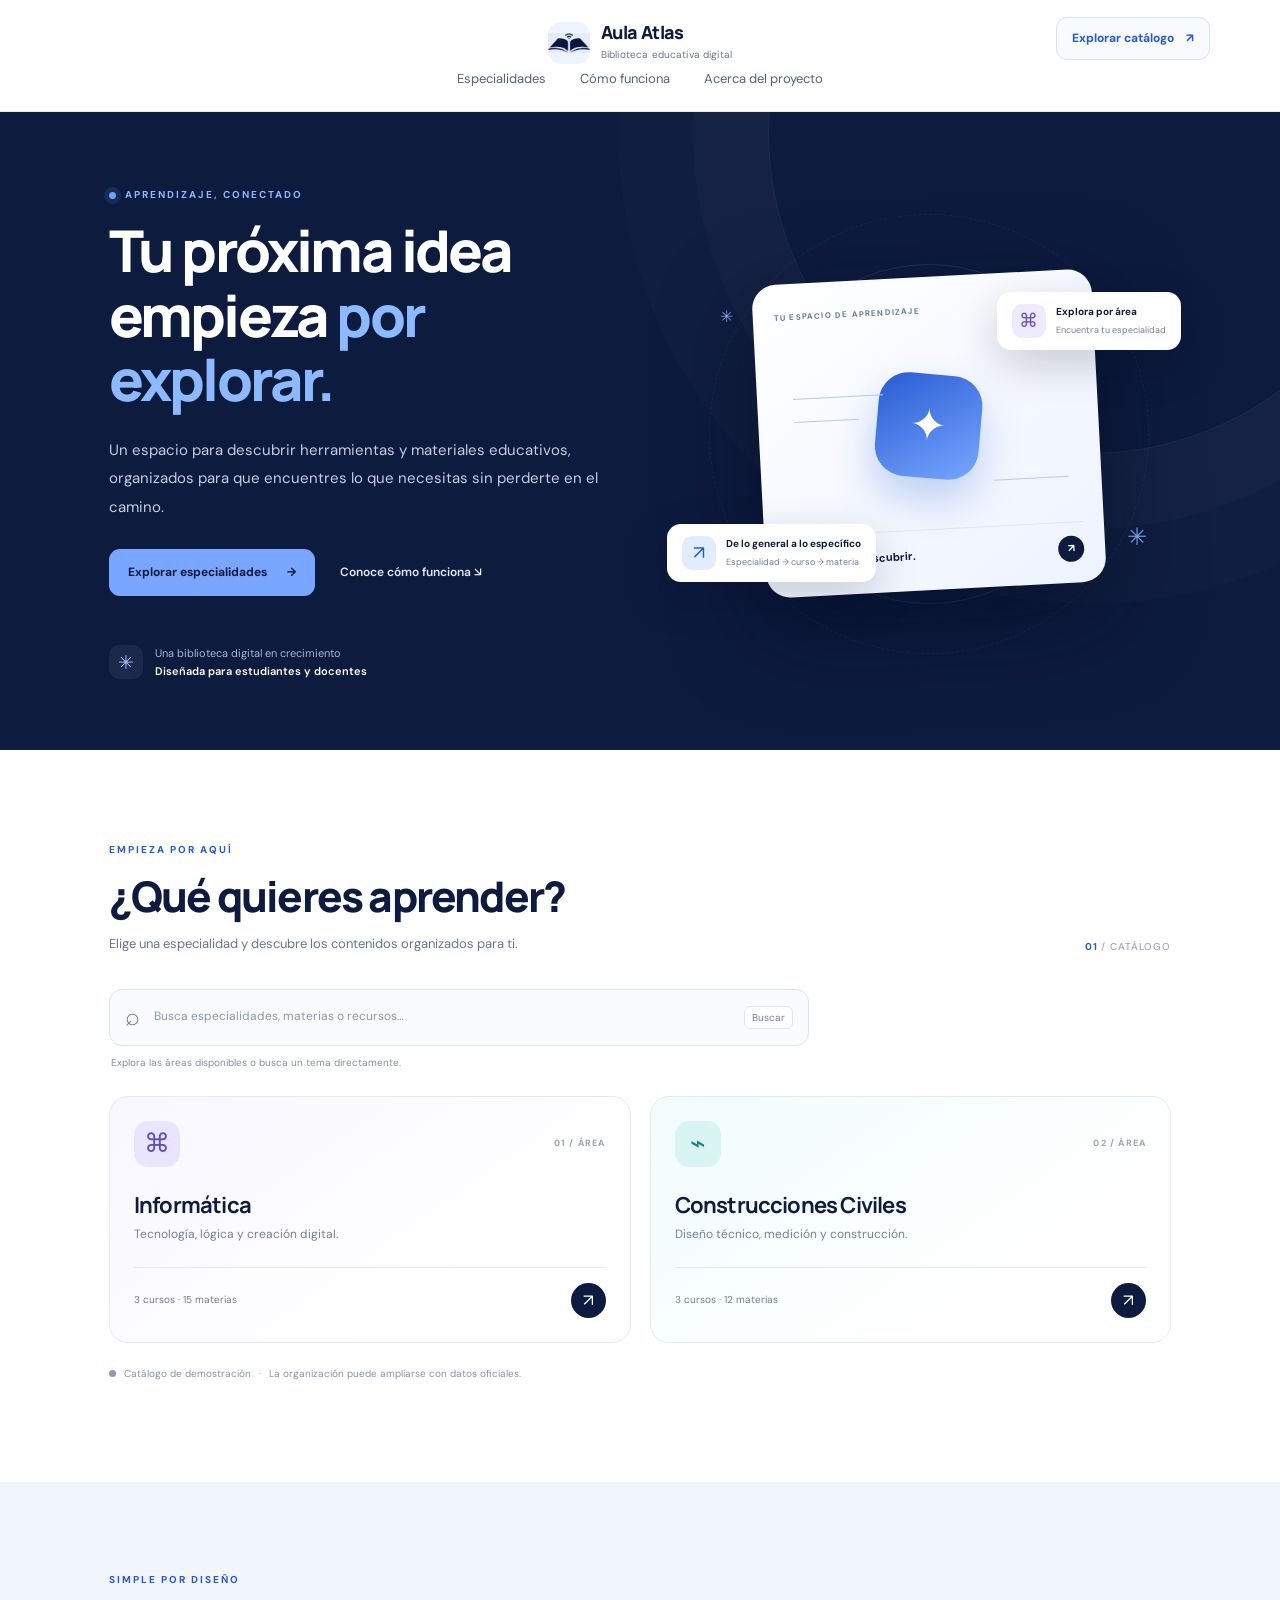
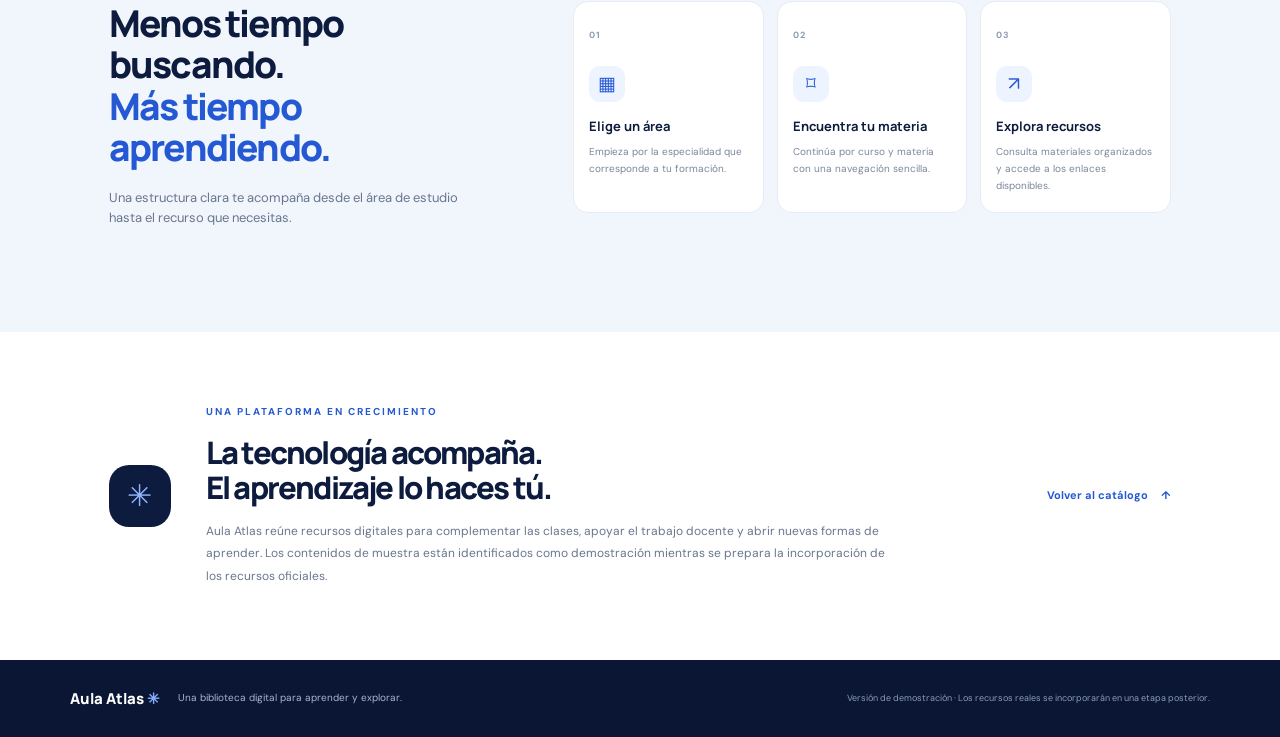
==== index.html @ 2eb57c34 "Add files via upload" ====
<!doctype html>
<html lang="es">
<head>
  <meta charset="utf-8"><meta name="viewport" content="width=device-width,initial-scale=1">
  <meta name="theme-color" content="#0d1b3e"><meta name="description" content="Explora recursos educativos digitales organizados por especialidad, curso y materia.">
  <title>Aula Atlas — Biblioteca educativa digital</title><link rel="icon" href="logo.jpeg"><link rel="stylesheet" href="style.css">
  <script src="catalogo.js" defer></script><script src="app.js" defer></script>
</head>
<body>
<a class="skip-link" href="#contenido">Saltar al contenido</a>
<header class="topbar"><a class="brand" href="#inicio" aria-label="Aula Atlas, inicio"><span class="brand-mark"><img src="logo.jpeg" alt=""></span><span><strong>Aula Atlas</strong><small>Biblioteca educativa digital</small></span></a>
<nav class="desktop-nav" aria-label="Navegación principal"><a href="#especialidades">Especialidades</a><a href="#como-funciona">Cómo funciona</a><a href="#acerca">Acerca del proyecto</a></nav><a class="top-cta" href="#especialidades">Explorar catálogo <span aria-hidden="true">↗</span></a><button class="menu-toggle" id="menu-toggle" aria-expanded="false" aria-controls="mobile-nav" aria-label="Abrir menú">☰</button></header>
<nav class="mobile-nav" id="mobile-nav" hidden aria-label="Navegación móvil"><a href="#especialidades">Especialidades</a><a href="#como-funciona">Cómo funciona</a><a href="#acerca">Acerca del proyecto</a></nav>
<main id="contenido"><section class="hero" id="inicio"><div class="hero-copy"><p class="eyebrow"><span class="eyebrow-dot"></span> APRENDIZAJE, CONECTADO</p><h1>Tu próxima idea<br>empieza <span>por explorar.</span></h1><p class="hero-description">Un espacio para descubrir herramientas y materiales educativos, organizados para que encuentres lo que necesitas sin perderte en el camino.</p><div class="hero-actions"><a class="button button-primary" href="#especialidades">Explorar especialidades <span aria-hidden="true">→</span></a><a class="text-link" href="#como-funciona">Conoce cómo funciona <span aria-hidden="true">↘</span></a></div><div class="hero-note"><span class="note-icon">✳</span><span>Una biblioteca digital en crecimiento<br><strong>Diseñada para estudiantes y docentes</strong></span></div></div>
<div class="hero-art" aria-label="Vista ilustrativa de la organización del catálogo"><div class="orbit orbit-one"></div><div class="orbit orbit-two"></div><div class="art-label label-top"><span class="label-icon">⌘</span><span><strong>Explora por área</strong><small>Encuentra tu especialidad</small></span></div><div class="atlas-card"><div class="atlas-card-head"><span class="tiny-pill">TU ESPACIO DE APRENDIZAJE</span><span class="three-dots">•••</span></div><div class="atlas-symbol"><div class="symbol-book">✦</div><span class="symbol-line line-a"></span><span class="symbol-line line-b"></span><span class="symbol-line line-c"></span></div><div class="atlas-card-bottom"><span>Aprender es descubrir.</span><span class="round-arrow">↗</span></div></div><div class="art-label label-bottom"><span class="label-icon blue-icon">↗</span><span><strong>De lo general a lo específico</strong><small>Especialidad → curso → materia</small></span></div><span class="art-star star-one">✳</span><span class="art-star star-two">✳</span></div></section>
<section class="catalog-section" id="especialidades"><div class="section-heading"><div><p class="eyebrow">EMPIEZA POR AQUÍ</p><h2>¿Qué quieres aprender?</h2><p class="section-description">Elige una especialidad y descubre los contenidos organizados para ti.</p></div><span class="section-index">01 <i> / CATÁLOGO</i></span></div>
<div class="search-wrap"><label class="search-box" for="catalog-search"><span aria-hidden="true">⌕</span><input id="catalog-search" type="search" placeholder="Busca especialidades, materias o recursos…" autocomplete="off"><kbd>Buscar</kbd></label><p class="search-hint" id="search-status" aria-live="polite">Explora las áreas disponibles o busca un tema directamente.</p></div>
<div id="catalog-view" aria-live="polite"><div class="loading-state">Preparando el catálogo…</div></div></section>
<section class="how-section" id="como-funciona"><div class="how-intro"><p class="eyebrow">SIMPLE POR DISEÑO</p><h2>Menos tiempo buscando.<br><span>Más tiempo aprendiendo.</span></h2><p>Una estructura clara te acompaña desde el área de estudio hasta el recurso que necesitas.</p></div><div class="steps"><article class="step"><span class="step-number">01</span><span class="step-icon">▦</span><h3>Elige un área</h3><p>Empieza por la especialidad que corresponde a tu formación.</p></article><article class="step"><span class="step-number">02</span><span class="step-icon">⌑</span><h3>Encuentra tu materia</h3><p>Continúa por curso y materia con una navegación sencilla.</p></article><article class="step"><span class="step-number">03</span><span class="step-icon">↗</span><h3>Explora recursos</h3><p>Consulta materiales organizados y accede a los enlaces disponibles.</p></article></div></section>
<section class="about-section" id="acerca"><div class="about-mark">✳</div><div><p class="eyebrow">UNA PLATAFORMA EN CRECIMIENTO</p><h2>La tecnología acompaña.<br>El aprendizaje lo haces tú.</h2><p>Aula Atlas reúne recursos digitales para complementar las clases, apoyar el trabajo docente y abrir nuevas formas de aprender. Los contenidos de muestra están identificados como demostración mientras se prepara la incorporación de los recursos oficiales.</p></div><a class="about-link" href="#especialidades" aria-label="Volver al catálogo">Volver al catálogo <span>↑</span></a></section></main>
<footer class="footer"><a class="footer-brand" href="#inicio">Aula Atlas <span>✳</span></a><p>Una biblioteca digital para aprender y explorar.</p><span class="footer-note">Versión de demostración · Los recursos reales se incorporarán en una etapa posterior.</span></footer>
<noscript><p class="noscript">Para explorar el catálogo, activa JavaScript en tu navegador.</p></noscript>
</body></html>
---- style.css ----
@import url('https://fonts.googleapis.com/css2?family=DM+Sans:wght@400;500;600;700&family=Manrope:wght@400;500;600;700;800&display=swap');
:root{--navy:#0d1b3e;--blue:#2459d3;--blue2:#5489e8;--ice:#edf4ff;--paper:#f8fafd;--white:#fff;--ink:#17243e;--muted:#68768e;--line:#e3e9f2;--cyan:#c9f2f3;--violet:#ded8ff;--radius:22px;--shadow:0 24px 65px #10234d12}*{box-sizing:border-box}html{scroll-behavior:smooth;scroll-padding-top:90px}body{margin:0;background:var(--paper);color:var(--ink);font-family:'DM Sans',Arial,sans-serif;line-height:1.6;-webkit-font-smoothing:antialiased}button,input,a{font:inherit}button,a{-webkit-tap-highlight-color:transparent}a{color:inherit;text-decoration:none}button{color:inherit}.skip-link{position:absolute;left:12px;top:-60px;background:#fff;color:var(--navy);padding:12px 16px;border-radius:8px;z-index:200}.skip-link:focus{top:12px}:focus-visible{outline:3px solid #5489e8;outline-offset:4px}.topbar{height:auto;min-height:112px;display:flex;align-items:center;flex-direction:column;justify-content:center;gap:5px;padding:12px max(5.5vw,24px);background:#ffffffed;border-bottom:1px solid #e7ebf2;position:sticky;top:0;z-index:50;backdrop-filter:blur(14px)}.brand{display:flex;align-items:center;gap:11px;position:static;transform:none}.brand-mark{width:42px;height:42px;background:#edf4ff;border-radius:13px;display:grid;place-items:center;overflow:hidden}.brand-mark img{width:100%;height:100%;object-fit:contain;mix-blend-mode:multiply}.brand strong{display:block;font:800 18px/1.2 Manrope,sans-serif;letter-spacing:-.6px;color:var(--navy)}.brand small{display:block;font-size:10px;color:var(--muted);letter-spacing:.15px;margin-top:3px}.desktop-nav{display:flex;align-items:center;gap:34px;font-size:13px;color:#56637b;margin-top:0}.desktop-nav a:hover,.text-link:hover{color:var(--blue)}.top-cta{font-size:12px;font-weight:700;color:var(--blue);border:1px solid #d6e2f8;border-radius:11px;padding:11px 15px;background:#f9fbff;position:absolute;right:max(5.5vw,24px);top:17px}.top-cta span{margin-left:9px}.menu-toggle,.mobile-nav{display:none}.hero{min-height:580px;padding:75px max(8.5vw,28px) 70px;background:var(--navy);color:#fff;display:grid;grid-template-columns:1.05fr .95fr;gap:42px;align-items:center;position:relative;overflow:hidden}.hero:before{content:"";position:absolute;width:640px;height:640px;right:-130px;top:-300px;border-radius:50%;border:1px solid #ffffff12;box-shadow:0 0 0 75px #ffffff05,0 0 0 150px #ffffff03;pointer-events:none}.hero-copy,.hero-art{position:relative;z-index:1}.eyebrow{font-size:10px;font-weight:700;letter-spacing:2px;color:var(--blue);margin:0 0 15px}.hero .eyebrow{color:#8db9ff;display:flex;align-items:center;gap:9px}.eyebrow-dot{width:7px;height:7px;background:#6f9fff;border-radius:50%;box-shadow:0 0 0 5px #5489e825}.hero h1,.section-heading h2,.how-intro h2,.about-section h2{font:800 clamp(38px,4.5vw,61px)/1.12 Manrope,sans-serif;letter-spacing:-2.8px;margin:0}.hero h1 span{color:#8db9ff}.hero-description{max-width:490px;color:#c4cee0;font-size:15px;line-height:1.9;margin:24px 0 28px}.hero-actions{display:flex;align-items:center;gap:25px;flex-wrap:wrap}.button{display:inline-flex;align-items:center;justify-content:center;gap:20px;padding:13px 18px;border-radius:11px;border:1px solid transparent;font-size:12px;font-weight:700;cursor:pointer;transition:transform .2s,background .2s}.button:hover{transform:translateY(-2px)}.button-primary{background:#79a7ff;color:#0d1b3e}.button-primary:hover{background:#9bbdff}.button-secondary{background:white;border-color:#dce5f2;color:var(--navy)}.text-link{font-size:12px;font-weight:600;color:#e0e8f7}.hero-note{display:flex;align-items:center;gap:12px;margin-top:48px;font-size:11px;color:#a8b6ce;line-height:1.65}.hero-note strong{color:#fff;font-weight:600}.note-icon{display:grid;place-items:center;width:34px;height:34px;border-radius:10px;background:#ffffff10;color:#9dbfff;font-size:19px}.hero-art{min-height:370px;display:grid;place-items:center}.orbit{position:absolute;border:1px solid #a5c3ff24;border-radius:50%;aspect-ratio:1}.orbit-one{width:340px}.orbit-two{width:440px;border-style:dashed;opacity:.5}.atlas-card{width:min(340px,82%);min-height:300px;background:linear-gradient(145deg,#fff,#edf3ff);border-radius:24px;box-shadow:0 30px 90px #020b2390;padding:21px;color:var(--navy);transform:rotate(-3deg);position:relative;z-index:2}.atlas-card-head,.atlas-card-bottom{display:flex;align-items:center;justify-content:space-between}.tiny-pill{font-size:8px;letter-spacing:1.2px;font-weight:700;color:#667999}.three-dots{letter-spacing:3px;color:#9aabc6}.atlas-symbol{height:205px;display:grid;place-items:center;position:relative}.symbol-book{width:104px;height:104px;border-radius:30px;background:linear-gradient(145deg,#285bd3,#78a7ff);color:#fff;display:grid;place-items:center;font-size:45px;box-shadow:0 20px 40px #2459d344;transform:rotate(8deg)}.symbol-line{position:absolute;height:1px;background:#b9c9e6;width:90px;left:15px}.line-a{top:68px}.line-b{top:91px;width:65px}.line-c{bottom:45px;left:auto;right:12px;width:75px}.atlas-card-bottom{font-size:11px;font-weight:700;border-top:1px solid #dfe7f4;padding-top:13px}.round-arrow{width:26px;height:26px;display:grid;place-items:center;border-radius:50%;background:var(--navy);color:#fff}.art-label{position:absolute;z-index:3;display:flex;gap:10px;align-items:center;background:#fff;color:var(--navy);padding:12px 15px;border-radius:14px;box-shadow:0 15px 45px #020b2330}.label-top{right:-2%;top:43px}.label-bottom{left:-4%;bottom:37px}.label-icon{width:34px;height:34px;border-radius:10px;display:grid;place-items:center;background:#eeeaff;color:#6550bf;font-size:19px}.blue-icon{background:#e1edff;color:var(--blue)}.art-label strong,.art-label small{display:block}.art-label strong{font-size:10px}.art-label small{font-size:9px;color:#71809a;margin-top:3px}.art-star{position:absolute;color:#83adff;font-size:24px}.star-one{right:5%;bottom:62px}.star-two{left:7%;top:55px;font-size:16px}.catalog-section{padding:92px max(8.5vw,28px) 100px;background:#fff}.section-heading{display:flex;justify-content:space-between;align-items:end;gap:20px}.section-heading h2,.how-intro h2,.about-section h2{font-size:clamp(30px,3.3vw,43px);letter-spacing:-1.8px;color:var(--navy)}.section-description{font-size:13px;color:var(--muted);margin:13px 0 0}.section-index{font-size:10px;font-weight:700;letter-spacing:1px;color:var(--blue);white-space:nowrap}.section-index i{font-style:normal;color:#9ba8bc;font-weight:500}.search-wrap{margin:34px 0 25px}.search-box{display:flex;align-items:center;gap:12px;max-width:700px;border:1px solid #dce4f0;background:#f9fbff;padding:0 15px;border-radius:13px;height:57px;color:#70809b;transition:border .2s,box-shadow .2s}.search-box:focus-within{border-color:#7fa6f2;box-shadow:0 0 0 4px #2459d315}.search-box>span{font-size:25px}.search-box input{border:0;outline:0;background:transparent;flex:1;min-width:0;color:var(--ink);font-size:12px}.search-box input::placeholder{color:#8b98ac}.search-box kbd{font:10px 'DM Sans',sans-serif;border:1px solid #dfe6f0;background:white;border-radius:6px;padding:4px 7px}.search-hint{font-size:10px;color:#8390a4;margin:9px 2px 0}.specialty-grid{display:grid;grid-template-columns:repeat(2,minmax(0,1fr));gap:19px}.specialty-card{padding:24px;border:1px solid #e4eaf3;border-radius:19px;min-height:242px;display:flex;flex-direction:column;transition:transform .2s,box-shadow .2s,border .2s;overflow:hidden;position:relative}.specialty-card:hover{transform:translateY(-4px);box-shadow:var(--shadow);border-color:#cad9f2}.specialty-card.violet{background:linear-gradient(145deg,#f8f7ff,#fff 70%)}.specialty-card.cyan{background:linear-gradient(145deg,#f1fcfc,#fff 70%)}.specialty-top,.specialty-bottom{display:flex;align-items:center;justify-content:space-between}.specialty-icon{width:46px;height:46px;display:grid;place-items:center;border-radius:14px;background:#e9e5ff;color:#5e50ba;font-size:26px}.cyan .specialty-icon{background:#d9f5f3;color:#1b7f87}.card-number{font-size:9px;letter-spacing:1.2px;color:#98a4b8;font-weight:700}.specialty-card h3{font:700 22px Manrope,sans-serif;letter-spacing:-.8px;margin:23px 0 5px;color:var(--navy)}.specialty-card p{font-size:12px;color:#738099;margin:0 0 23px}.specialty-bottom{margin-top:auto;border-top:1px solid #e5eaf2;padding-top:15px;font-size:10px;color:#6f7e96}.circle-action{width:35px;height:35px;border:0;border-radius:50%;background:var(--navy);color:#fff;font-size:17px;cursor:pointer;transition:background .2s}.circle-action:hover{background:var(--blue)}.catalog-footnote{display:flex;align-items:center;gap:8px;font-size:10px;color:#8793a6;margin-top:23px;flex-wrap:wrap}.demo-dot{width:7px;height:7px;background:#8d9bb0;border-radius:50%}.breadcrumbs{display:flex;align-items:center;gap:10px;flex-wrap:wrap;font-size:11px;color:#8a96a9;margin:8px 0 25px}.breadcrumbs button{border:0;background:none;color:var(--blue);padding:0;cursor:pointer;font-size:11px}.breadcrumbs strong{font-weight:700;color:var(--navy)}.subview-heading{display:flex;align-items:center;justify-content:space-between;gap:20px;margin-bottom:25px}.subview-heading h3{font:800 30px/1.2 Manrope,sans-serif;letter-spacing:-1px;margin:0;color:var(--navy)}.subview-heading p:not(.eyebrow){font-size:12px;color:var(--muted);margin:8px 0 0}.big-glyph{display:grid;place-items:center;width:64px;height:64px;border-radius:20px;background:var(--ice);color:var(--blue);font-size:30px;flex-shrink:0}.course-grid{display:grid;grid-template-columns:repeat(3,minmax(0,1fr));gap:14px}.course-card,.subject-card{position:relative;text-align:left;border:1px solid var(--line);border-radius:15px;background:#fff;padding:20px;cursor:pointer;transition:transform .2s,border .2s,box-shadow .2s;min-width:0}.course-card:hover,.subject-card:hover{transform:translateY(-3px);border-color:#a9c3f2;box-shadow:0 14px 35px #10234d0d}.course-index{display:block;font-size:9px;letter-spacing:1.2px;color:#8492a8;font-weight:700;margin-bottom:20px}.course-card strong{display:block;font:700 17px Manrope,sans-serif;color:var(--navy)}.course-card>span:last-child{display:flex;justify-content:space-between;align-items:center;font-size:10px;color:#7a879d;margin-top:14px}.course-card b{font-size:17px;color:var(--blue)}.subject-grid{display:grid;grid-template-columns:repeat(3,minmax(0,1fr));gap:13px}.subject-card{min-height:144px;display:flex;flex-direction:column;gap:7px}.subject-symbol{display:grid;place-items:center;width:31px;height:31px;border-radius:10px;background:#edf4ff;color:var(--blue);font-size:16px;margin-bottom:5px}.subject-name{font-size:13px;font-weight:700;color:var(--navy);padding-right:20px;overflow-wrap:anywhere}.subject-meta{font-size:10px;color:#8793a7}.card-arrow{position:absolute;right:17px;top:17px;color:#8da0bf;font-size:15px}.results-heading{display:flex;justify-content:space-between;align-items:center;margin:22px 0 15px}.results-heading h3{font:700 17px Manrope,sans-serif;margin:0}.results-heading span{font-size:10px;color:var(--muted)}.empty-state{border:1px dashed #d8e1ee;border-radius:18px;background:#f9fbff;text-align:center;padding:42px 20px;margin-top:20px}.empty-state>span:first-child{font-size:27px;color:#7095de}.empty-state h3{font:700 19px Manrope,sans-serif;color:var(--navy);margin:12px 0 7px}.empty-state p{max-width:430px;margin:0 auto 18px;color:#75829a;font-size:12px}.demo-badge{display:block;width:max-content;margin:12px auto 0;padding:5px 9px;border-radius:5px;background:#e7efff;color:#2459d3;font-size:9px;font-weight:700;letter-spacing:.8px}.resource-empty{padding:50px 20px}.loading-state{padding:35px;color:var(--muted);font-size:13px}.how-section{padding:90px max(8.5vw,28px);background:#f1f5fc;display:grid;grid-template-columns:.8fr 1.2fr;gap:65px;align-items:center}.how-intro h2{font-size:37px}.how-intro h2 span{color:var(--blue)}.how-intro>p:last-child{max-width:350px;font-size:13px;color:var(--muted);margin-top:19px}.steps{display:grid;grid-template-columns:repeat(3,minmax(0,1fr));gap:13px}.step{min-height:200px;padding:18px 15px;background:#fff;border:1px solid #e6ebf4;border-radius:15px;position:relative}.step-number{font-size:9px;letter-spacing:1px;color:#8e9bb0;font-weight:700}.step-icon{display:grid;place-items:center;width:36px;height:36px;border-radius:11px;background:#edf4ff;color:var(--blue);font-size:19px;margin:21px 0 15px}.step h3{font:700 13px Manrope,sans-serif;margin:0;color:var(--navy)}.step p{font-size:10px;color:#7b879b;line-height:1.7;margin:8px 0 0}.about-section{padding:72px max(8.5vw,28px);display:grid;grid-template-columns:70px 1fr auto;gap:27px;align-items:center;background:#fff}.about-mark{display:grid;place-items:center;width:62px;height:62px;border-radius:20px;background:var(--navy);color:#8eb5ff;font-size:30px}.about-section h2{font-size:31px}.about-section>div:nth-child(2)>p:last-child{max-width:690px;color:var(--muted);font-size:12px;line-height:1.9;margin:15px 0 0}.about-link{white-space:nowrap;color:var(--blue);font-size:11px;font-weight:700}.about-link span{margin-left:10px}.footer{padding:28px max(5.5vw,24px);background:#0a1633;color:#fff;display:flex;align-items:center;gap:18px;flex-wrap:wrap}.footer-brand{font:800 15px Manrope,sans-serif}.footer-brand span{color:#85acff}.footer p{font-size:10px;color:#a9b6ce;margin:0}.footer-note{margin-left:auto;font-size:9px;color:#8b9bb8}.noscript{padding:20px;text-align:center;color:#9b2c2c;background:#fff0f0}@media(max-width:900px){.desktop-nav{gap:18px}.hero{padding-left:6vw;padding-right:6vw;gap:20px}.hero h1{font-size:48px}.hero-art{transform:scale(.9)}.catalog-section,.how-section{padding-left:6vw;padding-right:6vw}.how-section{grid-template-columns:1fr;gap:30px}.about-section{padding-left:6vw;padding-right:6vw;grid-template-columns:55px 1fr}.about-link{grid-column:2}.about-mark{width:52px;height:52px}.footer-note{width:100%;margin-left:0}}@media(max-width:650px){html{scroll-padding-top:72px}.topbar{height:70px;min-height:0;flex-direction:row;justify-content:space-between;padding:0 19px}.brand{position:absolute;left:50%;transform:translateX(-50%)}.brand-mark{width:37px;height:37px}.brand strong{font-size:16px}.brand small{font-size:9px}.desktop-nav,.top-cta{display:none}.menu-toggle{display:grid;place-items:center;border:1px solid var(--line);background:#fff;border-radius:10px;width:39px;height:39px;font-size:19px;color:var(--navy);cursor:pointer;position:absolute;right:19px}.mobile-nav:not([hidden]){display:flex;position:sticky;top:70px;z-index:45;flex-direction:column;background:#fff;padding:10px 20px 15px;border-bottom:1px solid var(--line);box-shadow:0 12px 25px #0d1b3e0c}.mobile-nav a{padding:10px 0;font-size:13px;color:#52617a}.hero{padding:58px 24px 43px;grid-template-columns:1fr;gap:12px}.hero h1{font-size:43px;letter-spacing:-2px}.hero-description{font-size:13px;margin:20px 0 23px}.hero-actions{gap:16px}.button{padding:12px 14px;font-size:11px}.hero-note{margin-top:30px}.hero-art{min-height:330px;transform:none;margin-top:0}.atlas-card{width:min(310px,78%);min-height:270px;padding:17px}.atlas-symbol{height:175px}.symbol-book{width:88px;height:88px}.orbit-one{width:280px}.orbit-two{width:340px}.label-top{right:0;top:27px}.label-bottom{left:0;bottom:23px}.art-label{padding:9px 11px}.label-icon{width:29px;height:29px}.art-label strong{font-size:9px}.art-label small{font-size:8px}.catalog-section{padding:62px 21px 68px}.section-heading{align-items:start}.section-heading h2{font-size:31px;letter-spacing:-1.4px}.section-description{font-size:12px;max-width:310px}.section-index{display:none}.search-box{height:53px;gap:8px;padding:0 11px}.search-box input{font-size:11px}.search-box kbd{display:none}.specialty-grid{grid-template-columns:1fr;gap:13px}.specialty-card{min-height:218px;padding:21px}.specialty-card h3{font-size:21px}.course-grid{grid-template-columns:1fr 1fr}.course-card{padding:15px}.course-card strong{font-size:15px}.subject-grid{grid-template-columns:1fr 1fr;gap:10px}.subject-card{padding:15px;min-height:135px}.subject-name{font-size:12px}.subview-heading h3{font-size:25px}.big-glyph{width:48px;height:48px;border-radius:15px}.how-section{padding:62px 21px}.how-intro h2{font-size:31px}.steps{grid-template-columns:1fr;gap:10px}.step{min-height:0;padding:17px;display:grid;grid-template-columns:40px 1fr;column-gap:12px;align-items:center}.step-number{grid-column:1;grid-row:1}.step-icon{grid-column:1;grid-row:2;margin:8px 0 0}.step h3{grid-column:2;grid-row:1;font-size:13px}.step p{grid-column:2;grid-row:2;margin:0}.about-section{padding:51px 22px;grid-template-columns:1fr;gap:18px}.about-section h2{font-size:28px}.about-link{grid-column:1}.footer{padding:25px 22px;gap:10px}.footer p{width:100%;order:2}.footer-note{order:3}.results-heading{align-items:start}.empty-state{padding:34px 17px}}@media(prefers-reduced-motion:reduce){*,*::before,*::after{scroll-behavior:auto!important;transition:none!important;animation:none!important}}
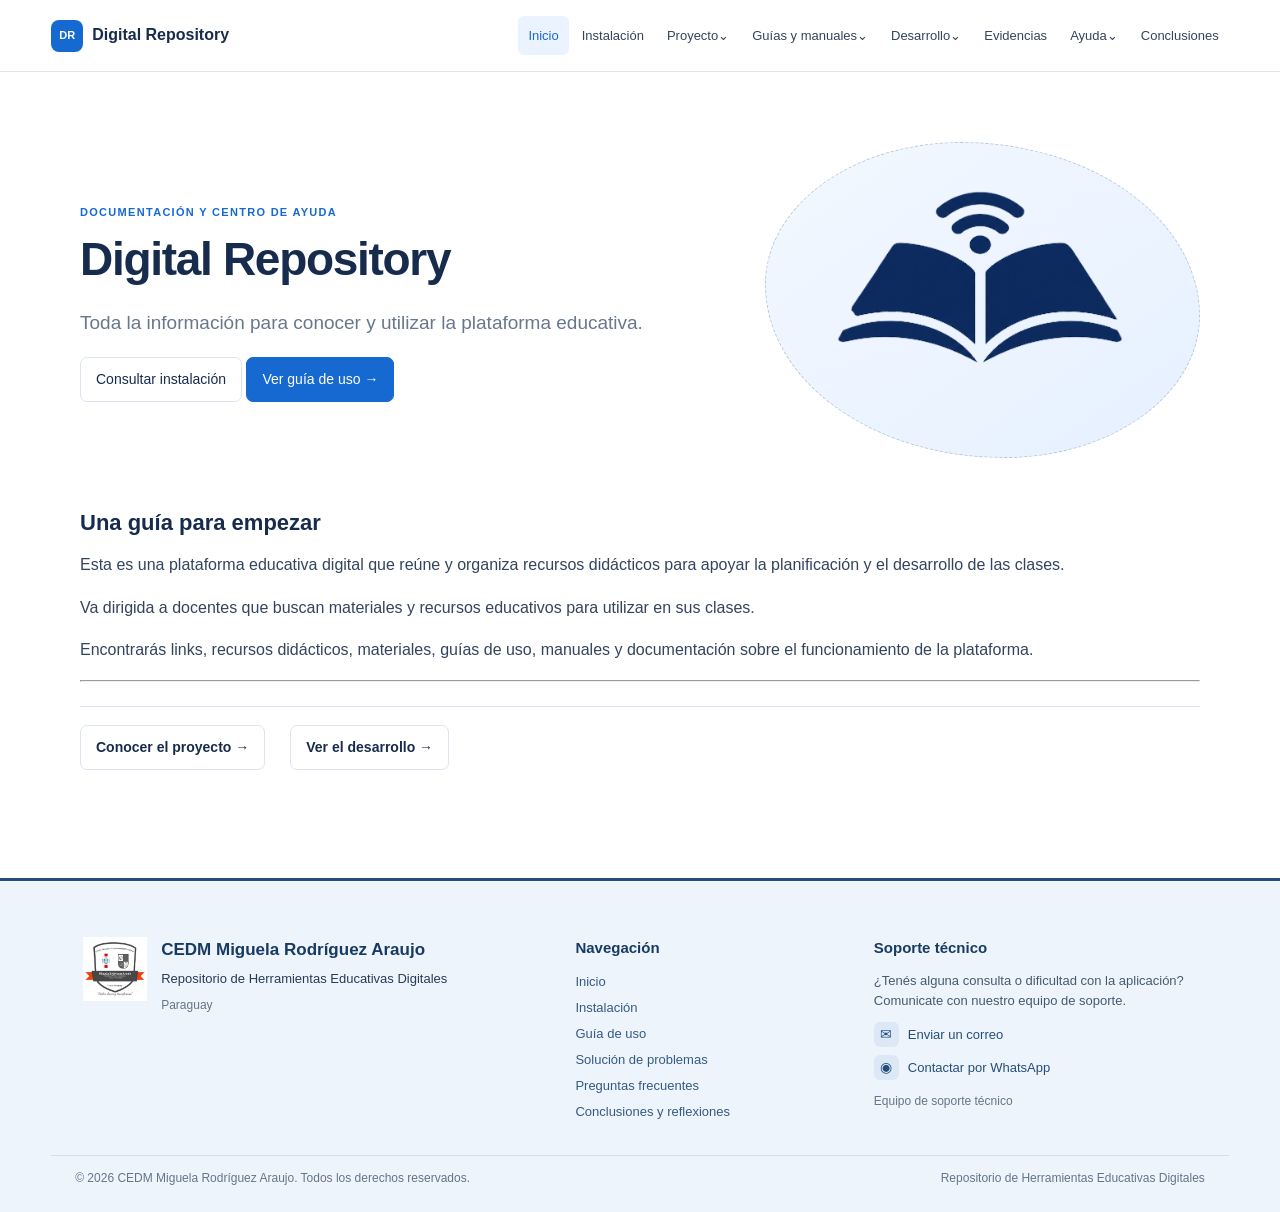
==== commit 1d2b3d43: "Add files via upload" ====
--- a/index.html
+++ b/index.html
@@ -1,23 +1,906 @@
 <!doctype html>
 <html lang="es">
-<head>
-  <meta charset="utf-8"><meta name="viewport" content="width=device-width,initial-scale=1">
-  <meta name="theme-color" content="#0d1b3e"><meta name="description" content="Explora recursos educativos digitales organizados por especialidad, curso y materia.">
-  <title>Aula Atlas — Biblioteca educativa digital</title><link rel="icon" href="logo.jpeg"><link rel="stylesheet" href="style.css">
-  <script src="catalogo.js" defer></script><script src="app.js" defer></script>
+    <head>
+    <meta charset="utf-8">
+    <meta name="viewport" content="width=device-width,initial-scale=1">
+<title>Digital Repository | Documentación</title>
+<link rel="stylesheet" href="css/styles.css">
 </head>
 <body>
-<a class="skip-link" href="#contenido">Saltar al contenido</a>
-<header class="topbar"><a class="brand" href="#inicio" aria-label="Aula Atlas, inicio"><span class="brand-mark"><img src="logo.jpeg" alt=""></span><span><strong>Aula Atlas</strong><small>Biblioteca educativa digital</small></span></a>
-<nav class="desktop-nav" aria-label="Navegación principal"><a href="#especialidades">Especialidades</a><a href="#como-funciona">Cómo funciona</a><a href="#acerca">Acerca del proyecto</a></nav><a class="top-cta" href="#especialidades">Explorar catálogo <span aria-hidden="true">↗</span></a><button class="menu-toggle" id="menu-toggle" aria-expanded="false" aria-controls="mobile-nav" aria-label="Abrir menú">☰</button></header>
-<nav class="mobile-nav" id="mobile-nav" hidden aria-label="Navegación móvil"><a href="#especialidades">Especialidades</a><a href="#como-funciona">Cómo funciona</a><a href="#acerca">Acerca del proyecto</a></nav>
-<main id="contenido"><section class="hero" id="inicio"><div class="hero-copy"><p class="eyebrow"><span class="eyebrow-dot"></span> APRENDIZAJE, CONECTADO</p><h1>Tu próxima idea<br>empieza <span>por explorar.</span></h1><p class="hero-description">Un espacio para descubrir herramientas y materiales educativos, organizados para que encuentres lo que necesitas sin perderte en el camino.</p><div class="hero-actions"><a class="button button-primary" href="#especialidades">Explorar especialidades <span aria-hidden="true">→</span></a><a class="text-link" href="#como-funciona">Conoce cómo funciona <span aria-hidden="true">↘</span></a></div><div class="hero-note"><span class="note-icon">✳</span><span>Una biblioteca digital en crecimiento<br><strong>Diseñada para estudiantes y docentes</strong></span></div></div>
-<div class="hero-art" aria-label="Vista ilustrativa de la organización del catálogo"><div class="orbit orbit-one"></div><div class="orbit orbit-two"></div><div class="art-label label-top"><span class="label-icon">⌘</span><span><strong>Explora por área</strong><small>Encuentra tu especialidad</small></span></div><div class="atlas-card"><div class="atlas-card-head"><span class="tiny-pill">TU ESPACIO DE APRENDIZAJE</span><span class="three-dots">•••</span></div><div class="atlas-symbol"><div class="symbol-book">✦</div><span class="symbol-line line-a"></span><span class="symbol-line line-b"></span><span class="symbol-line line-c"></span></div><div class="atlas-card-bottom"><span>Aprender es descubrir.</span><span class="round-arrow">↗</span></div></div><div class="art-label label-bottom"><span class="label-icon blue-icon">↗</span><span><strong>De lo general a lo específico</strong><small>Especialidad → curso → materia</small></span></div><span class="art-star star-one">✳</span><span class="art-star star-two">✳</span></div></section>
-<section class="catalog-section" id="especialidades"><div class="section-heading"><div><p class="eyebrow">EMPIEZA POR AQUÍ</p><h2>¿Qué quieres aprender?</h2><p class="section-description">Elige una especialidad y descubre los contenidos organizados para ti.</p></div><span class="section-index">01 <i> / CATÁLOGO</i></span></div>
-<div class="search-wrap"><label class="search-box" for="catalog-search"><span aria-hidden="true">⌕</span><input id="catalog-search" type="search" placeholder="Busca especialidades, materias o recursos…" autocomplete="off"><kbd>Buscar</kbd></label><p class="search-hint" id="search-status" aria-live="polite">Explora las áreas disponibles o busca un tema directamente.</p></div>
-<div id="catalog-view" aria-live="polite"><div class="loading-state">Preparando el catálogo…</div></div></section>
-<section class="how-section" id="como-funciona"><div class="how-intro"><p class="eyebrow">SIMPLE POR DISEÑO</p><h2>Menos tiempo buscando.<br><span>Más tiempo aprendiendo.</span></h2><p>Una estructura clara te acompaña desde el área de estudio hasta el recurso que necesitas.</p></div><div class="steps"><article class="step"><span class="step-number">01</span><span class="step-icon">▦</span><h3>Elige un área</h3><p>Empieza por la especialidad que corresponde a tu formación.</p></article><article class="step"><span class="step-number">02</span><span class="step-icon">⌑</span><h3>Encuentra tu materia</h3><p>Continúa por curso y materia con una navegación sencilla.</p></article><article class="step"><span class="step-number">03</span><span class="step-icon">↗</span><h3>Explora recursos</h3><p>Consulta materiales organizados y accede a los enlaces disponibles.</p></article></div></section>
-<section class="about-section" id="acerca"><div class="about-mark">✳</div><div><p class="eyebrow">UNA PLATAFORMA EN CRECIMIENTO</p><h2>La tecnología acompaña.<br>El aprendizaje lo haces tú.</h2><p>Aula Atlas reúne recursos digitales para complementar las clases, apoyar el trabajo docente y abrir nuevas formas de aprender. Los contenidos de muestra están identificados como demostración mientras se prepara la incorporación de los recursos oficiales.</p></div><a class="about-link" href="#especialidades" aria-label="Volver al catálogo">Volver al catálogo <span>↑</span></a></section></main>
-<footer class="footer"><a class="footer-brand" href="#inicio">Aula Atlas <span>✳</span></a><p>Una biblioteca digital para aprender y explorar.</p><span class="footer-note">Versión de demostración · Los recursos reales se incorporarán en una etapa posterior.</span></footer>
-<noscript><p class="noscript">Para explorar el catálogo, activa JavaScript en tu navegador.</p></noscript>
-</body></html>
+<header class="top">
+<a class="brand" href="#" data-go="inicio">
+    <b class="logo">DR</b> Digital Repository</a>
+<button class="mobile" id="mobile" aria-expanded="false">Menú ☰</button>
+<nav id="nav" aria-label="Navegación principal">
+<button class="nav active" data-go="inicio">Inicio</button>
+<button class="nav" data-go="instalacion">Instalación</button>
+<div class="drop">
+    <button class="nav" data-go="proyecto">Proyecto⌄</button>
+    <div class="submenu">
+<button data-go="proyecto" data-anchor="acerca">Acerca del proyecto</button>
+<button data-go="proyecto" data-anchor="problema">Problema y justificación</button>
+<button data-go="proyecto" data-anchor="objetivos">Objetivos y beneficiarios</button>
+<button data-go="proyecto" data-anchor="equipo">Equipo y créditos</button></div></div>
+<div class="drop">
+    <button class="nav" data-go="guias">Guías y manuales⌄</button>
+    <div class="submenu">
+<button data-go="guias" data-anchor="usuario">Guía de usuario</button>
+<button data-go="guias" data-anchor="programacion">Manual de programación</button>
+<button data-go="guias" data-anchor="documentos">Documentos descargables</button>
+</div>
+</div>
+<div class="drop">
+    <button class="nav" data-go="desarrollo">Desarrollo⌄</button>
+    <div class="submenu">
+<button data-go="desarrollo" data-anchor="cronograma">Cronograma 2025–2026</button>
+<button data-go="desarrollo" data-anchor="diagramas">Diagramas del sistema</button>
+<button data-go="desarrollo" data-anchor="estado">Estado del proyecto</button>
+</div>
+</div>
+<button class="nav" data-go="evidencias">Evidencias</button>
+<div class="drop">
+    <button class="nav" data-go="ayuda">Ayuda⌄</button>
+    <div class="submenu">
+        <button data-go="ayuda" data-anchor="preguntas">Preguntas frecuentes</button>
+    </div>
+</div>
+<button class="nav" data-go="recursos">Conclusiones</button>
+</nav>
+</header>
+<main>
+    
+<section class="page active" id="inicio">
+    <div class="hero">
+        <div>
+            <small>DOCUMENTACIÓN Y CENTRO DE AYUDA</small>
+            <h1>Digital Repository</h1>
+            <p class="lead">
+                Toda la información para conocer y utilizar la plataforma educativa.
+            </p>
+            <button data-go="instalacion">Consultar instalación</button>
+            <button class="primary" data-go="guias" data-anchor="usuario">
+                Ver guía de uso →
+            </button>
+        </div>
+
+        <div class="visual">
+            <img src="images/1793241427923.png" alt="Logo de Digital Repository"
+                class="logo-repository">
+        </div>
+    </div>
+
+    <h2>Una guía para empezar</h2>
+
+    <p>
+        Esta es una plataforma educativa digital que reúne y organiza recursos
+        didácticos para apoyar la planificación y el desarrollo de las clases.
+    </p>
+
+    <p>
+        Va dirigida a docentes que buscan materiales y recursos educativos
+        para utilizar en sus clases.
+    </p>
+
+    <p>
+        Encontrarás links, recursos didácticos, materiales, guías de uso,
+        manuales y documentación sobre el funcionamiento de la plataforma.
+    </p>
+
+    <hr>
+
+    <div class="links">
+        <button data-go="proyecto">Conocer el proyecto →</button>
+        <button data-go="desarrollo">Ver el desarrollo →</button>
+    </div>
+</section>
+
+<section class="page" id="instalacion">
+    <small>ACCESO A LA PLATAFORMA</small>
+    <h1>Instalación y acceso</h1>
+    <a href="Repositorio de Herramientas Digitales Setup 0.0.0.exe">Tocá para descargar</a>
+    <h2>Pasos para acceder</h2>
+    <ol>
+        </ol>
+        <li> Abrir el instalador: Buscá el archivo Repositorio de Herramientas Digitales Setup en tu computadora y hacé doble clic.
+            <img src="images/paso 1.JPG" width=550
+        </li>
+        <li>Seleccioná "next".</li>
+        <img src="images/cap 2.JPG" alt="50">
+        <li>Seleccioná "install" y espera a que cargue.</li>
+        <img src="images/paso 3.JPG" alt="50">
+        <li>Seleccioná "finish".</li>
+        <img src="images/5.JPG" alt="50">
+        <li>¡Bienvenido al Repositorio de Herramientas Digitales!.</li>
+        <img src="images/welcome.JPG"width="700"
+     height="400">"
+
+
+</section>
+<section class="page" id="proyecto">
+    <small>CONTEXTO E INFORMACIÓN</small>
+    <h1>El proyecto</h1><div class="tabs">
+        <button data-anchor="acerca">Acerca del proyecto</button>
+        <button data-anchor="problema">Problema y justificación</button>
+        <button data-anchor="objetivos">Objetivos y beneficiarios</button>
+        <button data-anchor="equipo">Equipo y créditos</button>
+    </div>
+<article id="acerca">
+    <h2>Acerca del proyecto</h2>
+    <p>Nombre oficial: Repositorio de Herramientas Educativas Digitales.<p>
+    <p>Institución: Centro Educativo Departamental Miguela Rodríguez Araújo.<p>
+    <p>Docente Tutora: Daniela Ferreira </p>
+    <p>Descripción: Es una aplicación diseñada para facilitar el trabajo docente mediante la organización de herramientas y
+    recursos educativos digitales, clasificados por asignaturas y disponibles a través de enlaces. Su objetivo es apoyar la
+    planificación y enriquecer el desarrollo de las clases mediante el uso de recursos tecnológicos.</p>
+</article>
+<article id="problema">
+    <h2>Problema y justificación</h2>
+    <p>La dispersión de recursos digitales y las dificultades para aprovechar la tecnología limitan el tiempo y las
+    oportunidades de innovación de los docentes. El Repositorio de Herramientas Educativas Digitales propone una solución
+    centralizada, organizada por asignaturas y de fácil acceso, que simplifica la búsqueda de herramientas y facilita su
+    incorporación en el aula.Transforma la tecnología en una aliada cotidiana de la enseñanza, haciendo
+    que los recursos digitales sean más accesibles, prácticos y útiles para cada docente.</p>
+</article>
+<article id="objetivos">
+    <h2>Objetivos y beneficiarios</h2>
+    <p>EL objetivo general es transformar la gestión de recursos educativos digitales mediante una plataforma centralizada que optimice su
+    organización, acceso y aplicación en el aula.<p>
+    </p>Objetivos específicos</p>
+    </p>- Identificar las necesidades tecnológicas y pedagógicas de los docentes.<p>
+    - Organizar herramientas digitales por asignaturas, categorías y niveles educativos.<p>
+    - Centralizar los recursos en una estructura de datos organizada.<p>
+    - Facilitar el acceso y la navegación mediante una página web intuitiva.<p>
+    - Promover el aprovechamiento de la tecnología como aliada de la enseñanza.</p>
+    </p>Beneficiarios:</>
+    Docentes que buscan optimizar su tiempo, organizar sus recursos y 
+    enriquecer sus clases mediante herramientas digitales.</p>
+</article>
+<article id="equipo">
+    <h2>Equipo y créditos</h2><p>Sofía Carolina Gómez Lanik - Programación de aplicación<p></p>
+    
+    <p></p>Jazmin Monserrath Yegros Diaz - Investigación de recursos digitales<p></p>
+    
+    <p></p>Helena Duarte Espinola - Documentación<p>
+    
+    Avril Luana Ozorio Espinola - Desarrollo inicial de la interfaz web.<p>
+    
+    Dafne Melissa Godoy Lezcano - Coordinación</p>
+
+    Esperanza Azucena Báez Gómez - Diseño, desarrollo y optimización de la interfaz web<p></p>
+
+</article></section>
+<section class="page" id="guias">
+    <small>INSTRUCCIONES PRÁCTICAS</small><h1>Guías y manuales</h1><div class="tabs">
+        <button data-anchor="usuario">Guía de usuario</button>
+        <button data-anchor="programacion">Manual de programación</button>
+        <button data-anchor="documentos">Documentos descargables</button>
+    </div>
+
+
+
+    
+<section id="guia-usuario">
+    <h2>Guía de usuario</h2>
+    <p>
+        Conocé las funciones principales del Repositorio de
+        Herramientas Educativas Digitales y cómo utilizarlas.
+    </p>
+
+    <details>
+        <summary>01. Herramientas</summary>
+        <p>
+            Esta sección muestra el catálogo de herramientas educativas
+            registradas. Cada recurso presenta su nombre, descripción,
+            uso recomendado, enlace e información de clasificación.
+        </p>
+        <ul>
+            <li><strong>Total de herramientas:</strong> indica la cantidad de recursos registrados.</li>
+            <li><strong>Actualizar:</strong> permite actualizar la vista del catálogo.</li>
+            <li><strong>Nueva herramienta:</strong> abre el formulario para registrar un recurso.</li>
+            <li><strong>Ficha completa:</strong> permite consultar información ampliada de la herramienta.</li>
+            <li><strong>Visitar:</strong> abre el enlace externo del recurso educativo.</li>
+            <li><strong>Editar:</strong> permite modificar los datos de una herramienta.</li>
+            <li><strong>Eliminar:</strong> permite quitar una herramienta del registro.</li>
+        </ul>
+    </details>
+
+    <details>
+        <summary>02. Búsqueda</summary>
+        <p>
+            Permite localizar herramientas mediante distintos criterios.
+            Podés combinar varios campos para obtener resultados más
+            relacionados con tus necesidades.
+        </p>
+        <ul>
+            <li><strong>Nombre:</strong> permite escribir el nombre de la herramienta.</li>
+            <li><strong>Asignatura:</strong> selecciona la materia relacionada con el recurso.</li>
+            <li><strong>Categoría pedagógica:</strong> permite elegir una categoría educativa.</li>
+            <li><strong>Nivel educativo:</strong> especifica el nivel al que se orienta la herramienta.</li>
+            <li><strong>Tipo de herramienta:</strong> permite seleccionar el tipo de recurso.</li>
+            <li><strong>Búsqueda:</strong> ejecuta la consulta con los criterios seleccionados.</li>
+            <li><strong>Limpiar filtros:</strong> restablece los campos de búsqueda.</li>
+        </ul>
+        <p>
+            Los resultados coincidentes muestran las herramientas que
+            corresponden a los criterios ingresados.
+        </p>
+    </details>
+
+    <details>
+        <summary>03. Registro de herramientas</summary>
+        <p>
+            Esta sección permite registrar nuevas herramientas y relacionarlas
+            con las clasificaciones correspondientes.
+        </p>
+        <p><strong>Creación de herramienta:</strong></p>
+        <ul>
+            <li><strong>Nombre de la herramienta:</strong> identifica el recurso.</li>
+            <li><strong>Tipo de herramienta:</strong> permite seleccionar su tipo.</li>
+            <li><strong>Enlace oficial:</strong> contiene la dirección web del recurso.</li>
+            <li><strong>Descripción pedagógica:</strong> explica su propósito educativo.</li>
+            <li><strong>Uso recomendado en el aula:</strong> indica cómo puede utilizarse en clase.</li>
+            <li><strong>Características técnicas y funcionales:</strong> describe sus principales características.</li>
+            <li><strong>Guardar herramienta:</strong> registra la información ingresada.</li>
+            <li><strong>Cancelar:</strong> permite cancelar la operación.</li>
+        </ul>
+        <p><strong>Gestión de conexiones:</strong></p>
+        <p>
+            Permite asociar o desasociar herramientas con asignaturas,
+            categorías y niveles educativos. El campo de búsqueda ayuda
+            a localizar la herramienta que se desea relacionar.
+        </p>
+    </details>
+
+    <details>
+        <summary>04. Administración de clasificación</summary>
+        <p>
+            Esta sección permite administrar los elementos que se utilizan
+            para organizar las herramientas educativas.
+        </p>
+        <ul>
+            <li><strong>Clasificación destino:</strong> selecciona el tipo de elemento que se desea registrar.</li>
+            <li><strong>Nombre:</strong> identifica la nueva clasificación.</li>
+            <li><strong>Descripción:</strong> explica su finalidad o contenido.</li>
+            <li><strong>Registrar en la clasificación:</strong> guarda el nuevo elemento.</li>
+            <li><strong>Eliminar:</strong> permite quitar elementos de las listas de clasificación.</li>
+        </ul>
+        <p>
+            Las listas permiten visualizar los tipos de herramientas y las
+            asignaturas registradas. Esta organización ayuda a mantener
+            clasificado el catálogo.
+        </p>
+    </details>
+</section>
+
+
+<section id="Manual de Programación">
+    <h2>Manual de Programación</h2>
+    <p>
+        En esta sección se describe la arquitectura, las tecnologías,
+        el funcionamiento y el desarrollo del Repositorio de
+        Herramientas Educativas Digitales.
+    </p>
+
+   
+    <details>
+        <summary>01. Arquitectura general</summary>
+        <div class="contenido-detalle">
+            <p>
+                El Repositorio de Herramientas Educativas Digitales
+                es una aplicación desarrollada para facilitar a los
+                docentes el acceso y la organización de recursos
+                tecnológicos educativos. Permite consultar herramientas
+                mediante enlaces y clasificarlas según asignaturas,
+                categorías pedagógicas y niveles educativos.
+            </p>
+            <p>
+                El proyecto se complementa con un sitio web informativo
+                que proporciona instrucciones de instalación, guías
+                de uso y orientación para resolver dificultades.
+            </p>
+        </div>
+    </details>
+
+  
+    <details>
+        <summary>02. Tecnologías utilizadas</summary>
+        <div class="contenido-detalle">
+            <ul>
+                <li><strong>Java:</strong> implementación de la lógica
+                    y las funcionalidades de la aplicación.</li>
+                <li><strong>SQLite:</strong> almacenamiento local de
+                    la información de las herramientas educativas.</li>
+                <li><strong>HTML:</strong> estructura del sitio web
+                    complementario.</li>
+                <li><strong>CSS:</strong> diseño visual y presentación
+                    de los contenidos del sitio.</li>
+                <li><strong>Visual Studio Code:</strong> edición y
+                    organización de los archivos del proyecto.</li>
+            </ul>
+            <p>
+                También se utilizaron herramientas de inteligencia
+                artificial como apoyo durante el desarrollo.
+            </p>
+        </div>
+    </details>
+
+    <details>
+        <summary>03. Diseño y arquitectura</summary>
+        <div class="contenido-detalle">
+            <p>
+                La aplicación presenta una interfaz orientada a
+                facilitar la consulta y administración de los
+                recursos educativos. Permite acceder al catálogo
+                de herramientas, realizar búsquedas y registrar
+                nuevos recursos.
+            </p>
+            <p>
+                La organización de la información contempla la
+                relación entre las herramientas y sus criterios
+                de clasificación, facilitando una consulta
+                estructurada.
+            </p>
+        </div>
+    </details>
+
+
+    <details>
+        <summary>04. Modelo de datos</summary>
+        <div class="contenido-detalle">
+            <p>
+                La base de datos SQLite almacena la información
+                necesaria para gestionar las herramientas educativas.
+                El modelo documentado contempla las siguientes
+                entidades principales:
+            </p>
+            <ul>
+                <li><strong>Herramientas educativas:</strong>
+                    nombre, descripción, enlace y tipo de recurso.</li>
+                <li><strong>Asignaturas:</strong>
+                    identificación y descripción de las materias.</li>
+                <li><strong>Categorías:</strong>
+                    clasificación pedagógica de los recursos.</li>
+                <li><strong>Niveles educativos:</strong>
+                    niveles para los que se recomiendan las herramientas.</li>
+            </ul>
+            <p>
+                Estas entidades permiten organizar los recursos
+                y relacionarlos con sus criterios de clasificación.
+            </p>
+        </div>
+    </details>
+
+
+    <details>
+        <summary>05. Funcionalidades principales</summary>
+        <div class="contenido-detalle">
+            <p>La aplicación incluye las siguientes funcionalidades:</p>
+            <ul>
+                <li>Consultar las herramientas educativas disponibles.</li>
+                <li>Buscar recursos por nombre y aplicar filtros.</li>
+                <li>Acceder a los enlaces de las herramientas.</li>
+                <li>Registrar nuevas herramientas mediante un formulario.</li>
+                <li>Administrar los criterios de clasificación.</li>
+                <li>Consultar información descriptiva de los recursos.</li>
+            </ul>
+            <p>
+                Estas funciones permiten centralizar los enlaces
+                educativos y facilitar su utilización en la
+                planificación y el desarrollo de las clases.
+            </p>
+        </div>
+    </details>
+
+
+   
+    <details>
+        <summary>06. Desarrollo del sitio web</summary>
+        <div class="contenido-detalle">
+            <p>
+                El sitio web complementario fue desarrollado con
+                HTML y CSS para proporcionar información clara sobre
+                el proyecto y orientar a los usuarios en el uso
+                de la aplicación.
+            </p>
+            <p>
+                Su contenido se organiza en secciones informativas,
+                como instalación, guía de uso, solución de problemas,
+                preguntas frecuentes y soporte técnico.
+            </p>
+            <p>
+                El diseño contempla la organización de los contenidos
+                y su presentación visual para facilitar la navegación
+                y la comprensión de las instrucciones.
+            </p>
+        </div>
+    </details>
+
+  
+    <details>
+        <summary>07. Pruebas y mantenimiento</summary>
+        <div class="contenido-detalle">
+            <p>
+                La revisión del proyecto debe contemplar el funcionamiento
+                de las búsquedas, el registro de herramientas, la
+                administración de las clasificaciones y el acceso
+                a los enlaces.
+            </p>
+            <p>
+                En el sitio web, corresponde comprobar la navegación,
+                la presentación de los contenidos y la visualización
+                de las secciones. También es importante actualizar
+                la documentación cuando se modifiquen las
+                funcionalidades de la aplicación.
+            </p>
+        </div>
+    </details>
+
+
+    <details>
+        <summary>08. Limitaciones y mejoras futuras</summary>
+        <div class="contenido-detalle">
+            <p>
+                La aplicación utiliza una base de datos local SQLite,
+                por lo que los cambios realizados en un equipo no se
+                sincronizan automáticamente con otros dispositivos.
+            </p>
+            <p>Entre las posibles mejoras futuras se encuentran:</p>
+            <ul>
+                <li>Actualizar periódicamente los recursos educativos.</li>
+                <li>Revisar los enlaces para detectar aquellos que
+                    ya no funcionan.</li>
+                <li>Ampliar y mantener actualizada la documentación.</li>
+                <li>Optimizar la interfaz y la navegación.</li>
+                <li>Evaluar una alternativa de almacenamiento centralizado
+                    si se necesita compartir información entre equipos.</li>
+            </ul>
+        </div>
+    </details>
+</section>
+
+
+
+
+    
+</article><article id="documentos">
+    <h2>Documentos descargables</h2>
+    <a href="Manual de Programacion .docx">Click para descargar el Manual de programación</a><br>
+    <a href="Guia manual de usuario.docx">Click para descargar el Manual de Usuario</a>
+
+</section>
+<section class="page" id="desarrollo">
+    <small>PROCESO Y RESULTADOS</small>
+    <h1>Desarrollo y Estado del proyecto</h1>
+    <div class="tabs">
+        <button data-anchor="cronograma">Cronograma 2025–2026</button>
+        <button data-anchor="diagramas">Diagramas del sistema</button>
+        <button data-anchor="estado">Estado del proyecto</button>
+    </div>
+<article id="Cronograma resumido">
+    <h2>Cronograma 2025–2026</h2>
+    <table><tr><th>Año</th>
+        <th>Etapa (nivel)</th>
+        <th>Producto clave</th>
+        <th>Estado</th>
+    </tr>
+    <tr>
+        <td>2.º año</td>
+        <td>Diseño y planificación</td>
+        <td>Definición de la propuesta y estructura inicial</td>
+        <td>completado</td>
+    </tr>
+    <tr>
+        <td>3.º año</td>
+        <td>Desarrollo e implementación</td>
+        <td>Sistema de recursos educativos digitales</td>
+        <td>completado</td>
+        <tr>
+            <td>3.º año</td>
+            <td>Evaluación y cierre</td>
+            <td>Presentación, documentación y defensa</td>
+            <td>completado</td>
+    </tr>
+</table>
+</article>
+<article id="diagramas">
+    <h2>Diagramas del sistema</h2>
+    <img src="images/Diagrama entidad relacion.jpg.jpeg" width="900"
+     height="500">"
+    <img src="images/diagrama 2.jpeg" width="900"
+     height="500">"
+</article>
+
+            </section>
+<section class="page" id="evidencias">
+    <small>REGISTRO VISUAL</small>
+    <h1>Evidencias</h1>
+    <div class="evidence">
+        <figure>
+            <div class="placeholder"><img src="" alt=""></div>
+            <figcaption>Desarrollo de la Aplicación </figcaption>
+        </figure>
+        <figure>
+            <div class="placeholder"><img src="" alt=""></div>
+            <figcaption>Talleres a Docentes</figcaption>
+        </figure>
+        <figure>
+            <div class="placeholder"><img src="" alt=""></div>
+            <figcaption>Documentación</figcaption>
+        </figure>
+        <figure>
+            <div class="placeholder"><img src="" alt=""></div>
+            <figcaption>Desarrollo del sitio web </figcaption>
+        </figure>
+    
+        <figure>
+            <div class="placeholder">Añadir imagen</div>
+            <figcaption>Interfaz principal de la aplicación </figcaption>
+        </figure>
+        <figure>
+            <div class="placeholder">Añadir enlace al video</div>
+            <figcaption>
+                <a href="#" data-placeholder>Video demostrativo</a>
+            </figcaption>
+        </figure>
+    </div>
+</section>
+<section class="page" id="ayuda">
+    <header class="faq-header">
+        <span class="faq-etiqueta">CENTRO DE AYUDA</span>
+
+        <h2>Preguntas frecuentes</h2>
+
+        <p>
+            Encontrá respuestas a las dudas más comunes sobre la
+            instalación, el funcionamiento y el uso del Repositorio
+            de Herramientas Educativas Digitales.
+        </p>
+    </header>
+
+    <div class="faq-lista">
+
+        <details class="faq-item">
+            <summary>¿Qué es el Repositorio de Herramientas Educativas Digitales?</summary>
+            <div class="faq-respuesta">
+                <p>
+                    Es una aplicación que permite a los docentes consultar
+                    y organizar herramientas digitales educativas mediante
+                    enlaces, facilitando el acceso a recursos que pueden
+                    complementar sus clases.
+                </p>
+            </div>
+        </details>
+
+        <details class="faq-item">
+            <summary>¿Cómo puedo instalar la aplicación?</summary>
+            <div class="faq-respuesta">
+                <p>
+                    Ejecutá el instalador llamado
+                    <strong>Repositorio de Herramientas Digitales Setup</strong>
+                    y seguí las instrucciones que aparecen en pantalla.
+                    Para conocer el procedimiento completo, consultá la
+                    sección <a href="#instalacion">Instalación</a>.
+                </p>
+            </div>
+        </details>
+
+        <details class="faq-item">
+            <summary>¿Cómo puedo encontrar una herramienta educativa?</summary>
+            <div class="faq-respuesta">
+                <p>
+                    Ingresá a la sección de búsqueda y utilizá los filtros
+                    disponibles: nombre, asignatura, categoría pedagógica,
+                    nivel educativo o tipo de herramienta. Después,
+                    seleccioná <strong>«Búsqueda»</strong> para consultar
+                    los resultados.
+                </p>
+            </div>
+        </details>
+
+        <details class="faq-item">
+            <summary>¿Cómo puedo registrar una nueva herramienta?</summary>
+            <div class="faq-respuesta">
+                <p>
+                    Desde el catálogo, seleccioná
+                    <strong>«Nueva herramienta»</strong>. Completá el nombre,
+                    el tipo de herramienta y la URL, que son los campos
+                    obligatorios. También podés añadir una descripción
+                    pedagógica, el uso recomendado en el aula y las
+                    características técnicas y funcionales.
+                </p>
+            </div>
+        </details>
+
+        <details class="faq-item">
+            <summary>¿Por qué una herramienta no aparece en los filtros?</summary>
+            <div class="faq-respuesta">
+                <p>
+                    Verificá que la herramienta tenga asignadas las
+                    conexiones correspondientes, como asignatura,
+                    categoría pedagógica y nivel educativo. Si no cuenta
+                    con estas relaciones, puede aparecer al buscarla por
+                    su nombre, pero no en los filtros de clasificación.
+                </p>
+            </div>
+        </details>
+
+        <details class="faq-item">
+            <summary>¿Qué hago si un enlace no funciona?</summary>
+            <div class="faq-respuesta">
+                <p>
+                    Comprobá tu conexión a internet e intentá abrir el
+                    enlace nuevamente. Si el problema continúa, es posible
+                    que el sitio de destino esté temporalmente fuera de
+                    servicio o que su dirección haya cambiado. Informá
+                    del inconveniente al responsable del proyecto.
+                </p>
+            </div>
+        </details>
+
+        <details class="faq-item">
+            <summary>¿Qué hago si la aplicación no se abre?</summary>
+            <div class="faq-respuesta">
+                <p>
+                    Intentá iniciar la aplicación nuevamente desde el menú
+                    de inicio de Windows. Si el problema persiste, reiniciá
+                    el equipo y verificá que la instalación se haya
+                    completado correctamente.
+                </p>
+            </div>
+        </details>
+
+        <details class="faq-item">
+            <summary>¿Qué hago si no encuentro el recurso que necesito?</summary>
+            <div class="faq-respuesta">
+                <p>
+                    Probá realizar una búsqueda con otros términos o
+                    modificar los filtros. Si el recurso sigue sin
+                    aparecer, podés comunicarte con el responsable
+                    del proyecto para informar qué herramienta
+                    educativa sería útil incorporar.
+                </p>
+            </div>
+        </details>
+
+        <details class="faq-item">
+            <summary>¿Las herramientas digitales reemplazan al docente?</summary>
+            <div class="faq-respuesta">
+                <p>
+                    No. Los recursos digitales son complementos del
+                    proceso educativo. Su selección y utilización deben
+                    responder a los objetivos de aprendizaje y al criterio
+                    pedagógico del docente.
+                </p>
+            </div>
+        </details>
+
+        <details class="faq-item">
+            <summary>¿Cómo puedo informar un problema o hacer una consulta?</summary>
+            <div class="faq-respuesta">
+                <p>
+                    Accedé a la sección
+                    <a href="#soporte-tecnico">Soporte técnico</a>
+                    para consultar los medios de contacto disponibles.
+                    Al informar un inconveniente, incluí el nombre de
+                    la herramienta y una breve descripción del problema.
+                </p>
+            </div>
+        </details>
+
+    </div>
+
+    <div class="faq-ayuda">
+        <h3>¿No encontraste la respuesta que buscabas?</h3>
+        <p>
+            Consultá nuestra sección de soporte técnico para obtener
+            orientación sobre el uso de la aplicación.
+        </p>
+        <a href="#soporte-tecnico" class="faq-boton">
+            Ir a soporte técnico
+        </a>
+    </div>
+
+</section>
+
+        </section>
+<section class="page" id="recursos">
+
+    <header class="conclusiones-header">
+        <span class="conclusiones-etiqueta">CIERRE DEL PROYECTO</span>
+        <h2>Conclusiones y reflexiones finales</h2>
+        <p>
+            Una mirada al trabajo realizado, los aprendizajes obtenidos
+            y las oportunidades de mejora del Repositorio de Herramientas
+            Educativas Digitales.
+        </p>
+    </header>
+
+    <div class="conclusiones-introduccion">
+        <h3>Una herramienta con propósito educativo</h3>
+
+        <p>
+            El desarrollo de este proyecto parte de la necesidad de
+            organizar y facilitar el acceso a herramientas digitales
+            que puedan apoyar el trabajo docente. A través de una
+            aplicación y un sitio web complementario, buscamos reunir
+            recursos e información en un espacio que facilite su
+            consulta y utilización.
+        </p>
+    </div>
+
+    <div class="conclusiones-grid">
+
+        <article class="conclusion-card">
+            <span class="conclusion-numero">01</span>
+
+            <h3>Logros del proyecto</h3>
+
+            <p>
+                La creación del repositorio permite organizar
+                herramientas educativas mediante criterios de
+                clasificación y facilitar su búsqueda. De esta manera,
+                se propone una alternativa para centralizar recursos
+                que pueden complementar la planificación de las clases.
+            </p>
+        </article>
+
+        <article class="conclusion-card">
+            <span class="conclusion-numero">02</span>
+
+            <h3>Aprendizajes del equipo</h3>
+
+            <p>
+                El proyecto permitió integrar conocimientos de
+                programación, bases de datos, diseño web y organización
+                de contenidos. También destacó la importancia de la
+                planificación, la comunicación y la colaboración durante
+                el proceso de desarrollo.
+            </p>
+        </article>
+
+        <article class="conclusion-card">
+            <span class="conclusion-numero">03</span>
+
+            <h3>Desafíos y mejoras</h3>
+
+            <p>
+                Como toda herramienta digital, el repositorio puede
+                continuar evolucionando. La actualización de los
+                recursos, la revisión de los enlaces y la mejora de
+                la experiencia de usuario son aspectos importantes
+                para su mantenimiento futuro.
+            </p>
+        </article>
+
+    </div>
+
+    <div class="reflexion-final">
+        <div class="reflexion-linea"></div>
+
+        <span class="conclusiones-etiqueta">REFLEXIÓN DEL EQUIPO</span>
+
+        <h3>La tecnología como apoyo al aprendizaje</h3>
+
+        <p>
+            Consideramos que este proyecto representa una oportunidad
+            para aplicar nuestros conocimientos en una propuesta
+            orientada a una necesidad educativa. Su desarrollo nos
+            permitió comprender que crear una herramienta digital
+            no consiste únicamente en programar, sino también en
+            organizar la información, pensar en los usuarios y
+            ofrecer una experiencia clara y funcional.
+        </p>
+
+        <p>
+            Este trabajo constituye una base para futuras mejoras
+            y demuestra el valor de trabajar en equipo para convertir
+            una idea en una propuesta concreta.
+        </p>
+    </div>
+</section>
+
+
+</main>
+<!-- FOOTER INSTITUCIONAL -->
+<footer class="footer-institucional">
+
+    <div class="footer-contenedor">
+
+        <!-- IDENTIDAD INSTITUCIONAL -->
+        <div class="footer-identidad">
+
+            <img src="images/logo.jpeg" alt=CEDM Miguela Rodríguez Araujo class="footer-logo">
+
+            <div class="footer-identidad-texto">
+                <h2>CEDM Miguela Rodríguez Araujo</h2>
+
+                <p>
+                    Repositorio de Herramientas Educativas Digitales
+                </p>
+
+                <span class="footer-ubicacion">
+                    Paraguay
+                </span>
+            </div>
+
+        </div>
+
+        <!-- NAVEGACIÓN -->
+        <nav class="footer-navegacion" aria-label="Navegación del pie de página">
+
+            <h3>Navegación</h3>
+
+            <ul>
+                <li>
+                    <a href="#inicio">Inicio</a>
+                </li>
+                <li>
+                    <a href="#instalacion">Instalación</a>
+                </li>
+                <li>
+                    <a href="#guia-uso">Guía de uso</a>
+                </li>
+                <li>
+                    <a href="#solucion-problemas">Solución de problemas</a>
+                </li>
+                <li>
+                    <a href="#preguntas-frecuentes">Preguntas frecuentes</a>
+                </li>
+                <li>
+                    <a href="#conclusiones">Conclusiones y reflexiones</a>
+                </li>
+            </ul>
+
+        </nav>
+
+        <!-- CONTACTO Y SOPORTE -->
+        <div class="footer-contacto" id="soporte-tecnico">
+
+            <h3>Soporte técnico</h3>
+
+            <p>
+                ¿Tenés alguna consulta o dificultad con la aplicación?
+                Comunicate con nuestro equipo de soporte.
+            </p>
+
+            <a class="footer-contacto-enlace"
+                href="mailto:digitalrepository.support@gmail.com?subject=Consulta%20de%20soporte%20t%C3%A9cnico"
+                aria-label="Enviar un correo al equipo de soporte técnico">
+                <span class="footer-icono" aria-hidden="true">✉</span>
+                <span>Enviar un correo</span>
+            </a>
+
+            <a class="footer-contacto-enlace"
+                href="https://wa.me/595981764745?text=Hola%2C%20necesito%20asistencia%20t%C3%A9cnica%20con%20el%20Repositorio%20de%20Herramientas%20Educativas%20Digitales.%20Mi%20consulta%20es%3A%20"
+                target="_blank" rel="noopener noreferrer" aria-label="Contactar al equipo de soporte por WhatsApp">
+                <span class="footer-icono" aria-hidden="true">◉</span>
+                <span>Contactar por WhatsApp</span>
+            </a>
+
+            <span class="footer-responsable">
+                Equipo de soporte técnico
+            </span>
+
+        </div>
+
+    </div>
+
+    <!-- FRANJA INFERIOR -->
+    <div class="footer-inferior">
+
+        <p>
+            © 2026 CEDM Miguela Rodríguez Araujo.
+            Todos los derechos reservados.
+        </p>
+
+        <p class="footer-creditos">
+            Repositorio de Herramientas Educativas Digitales
+        </p>
+
+    </div>
+
+</footer>
+
+<script src="js/main.js"></script>
+</body>
+</html>
--- a/css/styles.css
+++ b/css/styles.css
@@ -0,0 +1,239 @@
+/* EDITÁ ESTAS VARIABLES PARA CAMBIAR TODO EL ASPECTO DEL SITIO */
+:root{--ink:#172b4d;--text:#34445c;--muted:#68778c;--blue:#1769d2;--blue-dark:#1054ad;--pale:#eaf3ff;--line:#dce5ef;--paper:#fff;--soft:#f7faff;--font:"Segoe UI",Arial,sans-serif;--max:1120px}
+*{box-sizing:border-box}html{scroll-behavior:smooth;scroll-padding-top:100px}body{margin:0;font:16px/1.65 var(--font);color:var(--text);background:var(--paper)}button,a{font:inherit}button{cursor:pointer}a{color:var(--blue);text-underline-offset:3px}button:focus-visible,a:focus-visible,summary:focus-visible{outline:3px solid #86b7ff;outline-offset:3px}
+.top{position:sticky;top:0;z-index:10;background:#fff;border-bottom:1px solid var(--line);min-height:72px;padding:10px clamp(16px,4vw,54px);display:flex;align-items:center;justify-content:space-between;gap:20px}.brand{display:flex;align-items:center;gap:9px;text-decoration:none;color:var(--ink);font-weight:750;white-space:nowrap}.logo{display:grid;place-items:center;width:32px;height:32px;background:var(--blue);border-radius:8px;color:white;font-size:11px}.top nav{display:flex;align-items:center;gap:3px}.nav,.submenu button,.tabs button{background:transparent;border:0;color:var(--text);padding:9px 10px;border-radius:6px;font-size:13px;white-space:nowrap}.nav:hover,.nav.active,.submenu button:hover,.tabs button:hover{color:var(--blue);background:var(--pale)}.drop{position:relative}.submenu{display:none;position:absolute;top:100%;left:0;min-width:220px;padding:7px;background:#fff;border:1px solid var(--line);box-shadow:0 10px 25px #172b4d18;border-radius:8px}.drop.open .submenu,.drop:hover .submenu,.drop:focus-within .submenu{display:grid}.submenu button{text-align:left}.mobile{display:none;background:#fff;border:1px solid var(--line);border-radius:7px;padding:8px 12px;color:var(--ink)}
+main{width:min(var(--max),calc(100% - 40px));margin:auto;min-height:65vh}.page{display:none;padding:48px 0 68px}.page.active{display:block}h1,h2{color:var(--ink);line-height:1.2}h1{font-size:clamp(32px,4vw,46px);letter-spacing:-1.3px;margin:8px 0 18px}h2{font-size:22px;margin:30px 0 12px}small{font-size:11px;letter-spacing:1.3px;color:var(--blue);font-weight:800}.hero{display:grid;grid-template-columns:1.1fr .9fr;gap:42px;align-items:center;min-height:360px}.hero p{max-width:600px}.lead{font-size:19px;color:var(--muted)}.primary,button:not(.nav):not(.tabs button):not(.submenu button):not(.mobile):not(#top){border:1px solid var(--line);background:#fff;color:var(--ink);border-radius:7px;padding:10px 15px;font-size:14px}.primary{background:var(--blue)!important;color:#fff!important;border-color:var(--blue)!important}.primary:hover{background:var(--blue-dark)!important}.visual,.placeholder{display:grid;place-items:center;text-align:center;min-height:180px;padding:20px;color:var(--muted);background:var(--soft);border:1px dashed #b7c7d9}.visual{min-height:250px;border-radius:45% 55% 45% 55%;background:linear-gradient(145deg,#f3f8ff,#e6f0ff)}.links{display:flex;gap:25px;flex-wrap:wrap;border-top:1px solid var(--line);padding-top:18px;margin-top:24px}.links button,#top{border:0;background:transparent;color:var(--blue);padding:6px 0;font-weight:650}.tabs{display:flex;flex-wrap:wrap;gap:6px 18px;border-bottom:1px solid var(--line);margin:22px 0}.tabs button{border-bottom:2px solid transparent;border-radius:0;padding:10px 0}.tabs button.selected{border-color:var(--blue);color:var(--blue)}article{max-width:900px;padding:8px 0 23px;border-bottom:1px solid var(--line);scroll-margin-top:100px}article h2{margin-top:12px}.hint{font-size:12px;color:var(--muted)}.evidence{display:grid;grid-template-columns:repeat(3,1fr);gap:22px}.evidence figure{margin:0}.evidence figcaption{font-size:13px;padding-top:8px}table{border-collapse:collapse;width:100%;font-size:14px}th,td{text-align:left;padding:12px;border-bottom:1px solid var(--line)}th{background:var(--soft);color:var(--ink)}details{padding:14px 0;border-bottom:1px solid var(--line)}summary{cursor:pointer;color:var(--ink);font-weight:650}footer{background:var(--soft);border-top:1px solid var(--line);padding:28px clamp(16px,4vw,54px) 12px}.foot{max-width:var(--max);margin:auto;display:grid;grid-template-columns:1fr 1fr 1.2fr;gap:28px;padding-bottom:20px}.foot p{font-size:13px;color:var(--muted);margin:8px 0}.foot>div:nth-child(2){font-size:13px;color:var(--muted)}.foot>div:nth-child(3){border-left:1px solid var(--line);padding-left:24px}.bottom{max-width:var(--max);margin:auto;border-top:1px solid var(--line);padding-top:10px;display:flex;justify-content:space-between;font-size:12px;color:var(--muted)}
+@media(max-width:1100px){.top{flex-wrap:wrap}.mobile{display:block;margin-left:auto}#nav{display:none;width:100%;flex-wrap:wrap;border-top:1px solid var(--line);padding-top:8px}#nav.open{display:flex}.submenu{position:static;box-shadow:none}.drop.open .submenu{display:grid}}
+@media(max-width:700px){main{width:calc(100% - 30px)}.page{padding:30px 0 48px}.hero{grid-template-columns:1fr;gap:20px}.visual{order:-1;min-height:180px}.evidence{grid-template-columns:1fr}.foot{grid-template-columns:1fr}.foot>div:nth-child(3){border-left:0;border-top:1px solid var(--line);padding:18px 0 0}.tabs{gap:3px 14px}}
+
+
+/* ===== FOOTER INSTITUCIONAL ===== */
+
+.footer-institucional {
+    background: #eef4fb;
+    color: #263b55;
+    border-top: 3px solid #244f7a;
+    font-size: 14px;
+    line-height: 1.5;
+    margin-top: 40px;
+    width: 100%;
+    box-sizing: border-box;
+}
+
+.footer-institucional * {
+    box-sizing: border-box;
+}
+
+.footer-contenedor {
+    max-width: 1180px;
+    margin: 0 auto;
+    padding: 28px 32px;
+    display: grid;
+    grid-template-columns: 1.4fr 0.8fr 1fr;
+    gap: 40px;
+    align-items: start;
+}
+
+/* Identidad institucional */
+
+.footer-identidad {
+    display: flex;
+    align-items: flex-start;
+    gap: 14px;
+}
+
+.footer-logo {
+    display: block;
+    width: 64px;
+    height: 64px;
+    object-fit: contain;
+    flex-shrink: 0;
+}
+
+.footer-identidad-texto h2 {
+    margin: 2px 0 8px;
+    color: #173b62;
+    font-size: 17px;
+    line-height: 1.3;
+}
+
+.footer-identidad-texto p {
+    margin: 0 0 6px;
+    font-size: 13px;
+}
+
+.footer-ubicacion {
+    font-size: 12px;
+    color: #64758a;
+}
+
+/* Títulos */
+
+.footer-navegacion h3,
+.footer-contacto h3 {
+    margin: 0 0 12px;
+    color: #173b62;
+    font-size: 15px;
+}
+
+/* Navegación */
+
+.footer-navegacion ul {
+    list-style: none;
+    margin: 0;
+    padding: 0;
+}
+
+.footer-navegacion li {
+    margin: 0 0 5px;
+    padding: 0;
+}
+
+.footer-navegacion a {
+    color: #355b82;
+    text-decoration: none;
+    font-size: 13px;
+    transition: color 0.2s ease;
+}
+
+.footer-navegacion a:hover {
+    color: #102f50;
+    text-decoration: underline;
+}
+
+/* Contacto */
+
+.footer-contacto p {
+    margin: 0 0 12px;
+    font-size: 13px;
+    color: #455a70;
+}
+
+.footer-contacto-enlace {
+    display: flex;
+    align-items: center;
+    gap: 9px;
+    width: fit-content;
+    margin: 8px 0;
+    color: #244f7a;
+    text-decoration: none;
+    font-size: 13px;
+}
+
+.footer-contacto-enlace:hover {
+    text-decoration: underline;
+    color: #102f50;
+}
+
+.footer-icono {
+    display: inline-flex;
+    align-items: center;
+    justify-content: center;
+    width: 25px;
+    height: 25px;
+    border-radius: 6px;
+    background: #dce8f5;
+    font-size: 14px;
+    flex-shrink: 0;
+}
+
+.footer-responsable {
+    display: block;
+    margin-top: 12px;
+    color: #64758a;
+    font-size: 12px;
+}
+
+/* Franja inferior */
+
+.footer-inferior {
+    border-top: 1px solid #d5e0ec;
+    padding: 13px 24px;
+    display: flex;
+    justify-content: space-between;
+    align-items: center;
+    gap: 12px 24px;
+    max-width: 100%;
+}
+
+.footer-inferior p {
+    margin: 0;
+    color: #64758a;
+    font-size: 12px;
+}
+
+/* Adaptación a celulares y tablets */
+
+@media (max-width: 800px) {
+    .footer-contenedor {
+        grid-template-columns: 1fr 1fr;
+        gap: 28px;
+        padding: 24px;
+    }
+
+    .footer-identidad {
+        grid-column: 1 / -1;
+    }
+}
+
+@media (max-width: 520px) {
+    .footer-contenedor {
+        grid-template-columns: 1fr;
+        gap: 24px;
+        padding: 22px 20px;
+    }
+
+    .footer-identidad {
+        grid-column: auto;
+    }
+
+    .footer-inferior {
+        flex-direction: column;
+        align-items: flex-start;
+        padding: 14px 20px;
+    }
+}
+
+
+
+
+/* Distribución del contenido principal y el logo */
+#inicio .hero {
+    display: grid;
+    grid-template-columns: minmax(0, 1.2fr) minmax(220px, 0.8fr);
+    align-items: center;
+    gap: 32px;
+}
+
+/* Contenedor del logo */
+#inicio .visual {
+    display: flex;
+    justify-content: center;
+    align-items: center;
+    min-width: 0;
+}
+
+/* Imagen del logo */
+#inicio .logo-repository {
+    display: block;
+    width: 100%;
+    max-width: 300px;
+    height: auto;
+    object-fit: contain;
+    border-radius: 20px;
+}
+
+/* Adaptación a pantallas pequeñas */
+@media (max-width: 650px) {
+    #inicio .hero {
+        grid-template-columns: 1fr;
+    }
+
+    #inicio .visual {
+        margin-top: 20px;
+    }
+
+    #inicio .logo-repository {
+        max-width: 220px;
+    }
+}
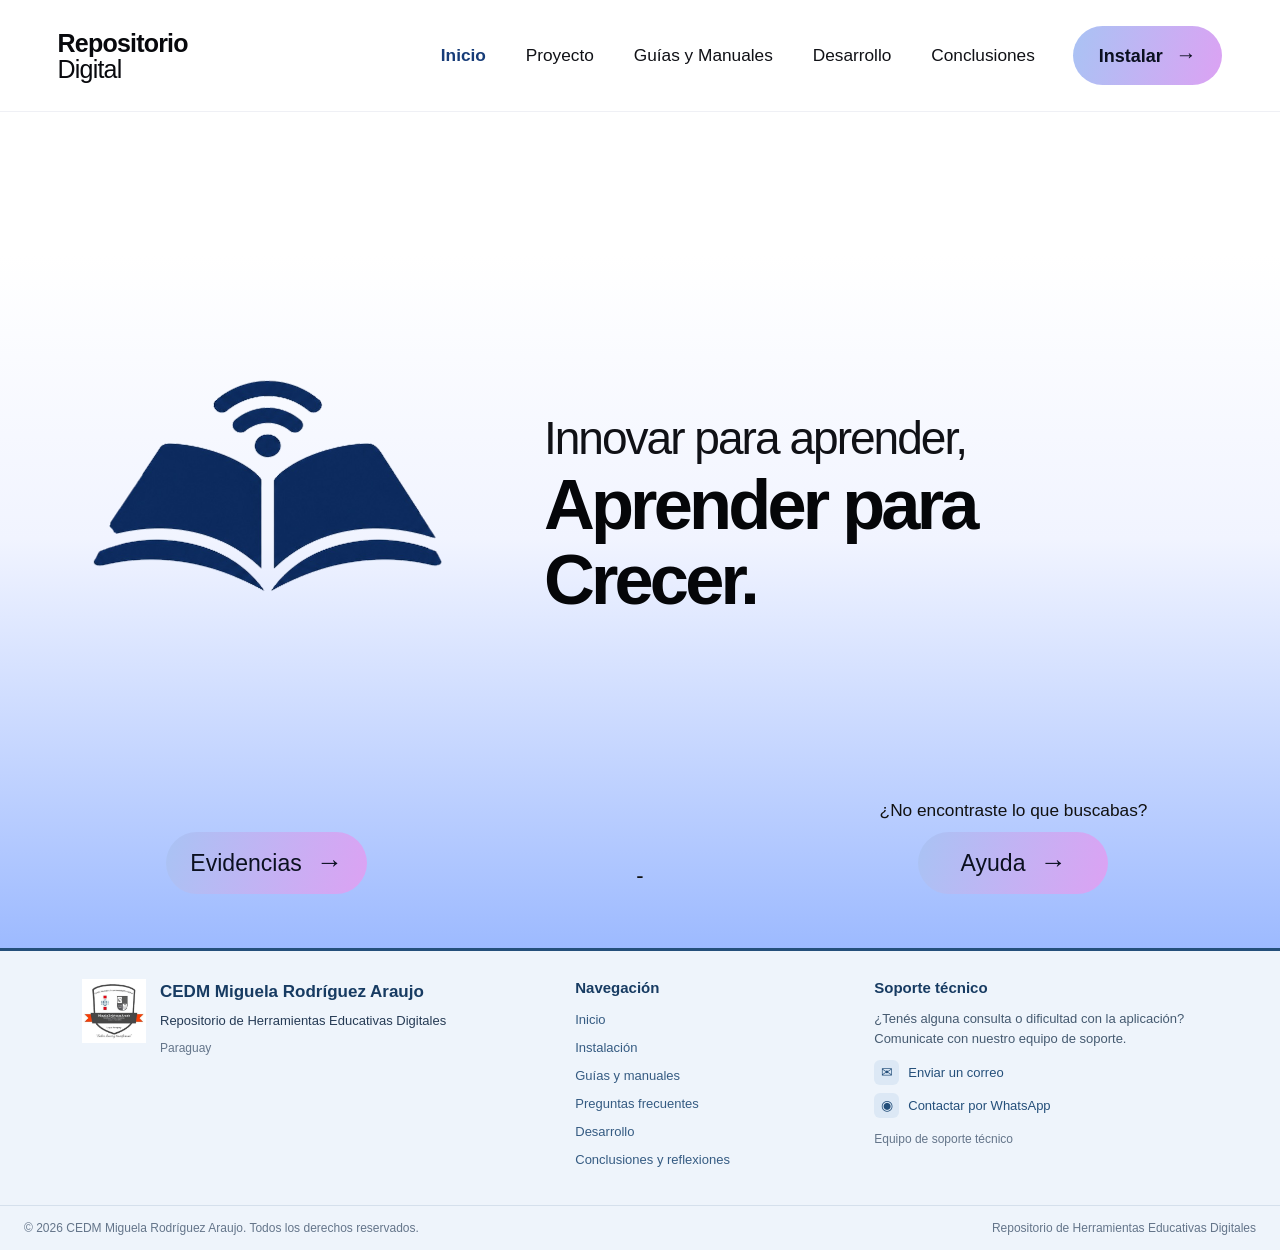
==== commit 9364528d: "Add files via upload" ====
--- a/index.html
+++ b/index.html
@@ -1,906 +1,1164 @@
 <!doctype html>
 <html lang="es">
-    <head>
-    <meta charset="utf-8">
-    <meta name="viewport" content="width=device-width,initial-scale=1">
-<title>Digital Repository | Documentación</title>
-<link rel="stylesheet" href="css/styles.css">
-</head>
-<body>
-<header class="top">
-<a class="brand" href="#" data-go="inicio">
-    <b class="logo">DR</b> Digital Repository</a>
-<button class="mobile" id="mobile" aria-expanded="false">Menú ☰</button>
-<nav id="nav" aria-label="Navegación principal">
-<button class="nav active" data-go="inicio">Inicio</button>
-<button class="nav" data-go="instalacion">Instalación</button>
-<div class="drop">
-    <button class="nav" data-go="proyecto">Proyecto⌄</button>
-    <div class="submenu">
-<button data-go="proyecto" data-anchor="acerca">Acerca del proyecto</button>
-<button data-go="proyecto" data-anchor="problema">Problema y justificación</button>
-<button data-go="proyecto" data-anchor="objetivos">Objetivos y beneficiarios</button>
-<button data-go="proyecto" data-anchor="equipo">Equipo y créditos</button></div></div>
-<div class="drop">
-    <button class="nav" data-go="guias">Guías y manuales⌄</button>
-    <div class="submenu">
-<button data-go="guias" data-anchor="usuario">Guía de usuario</button>
-<button data-go="guias" data-anchor="programacion">Manual de programación</button>
-<button data-go="guias" data-anchor="documentos">Documentos descargables</button>
-</div>
-</div>
-<div class="drop">
-    <button class="nav" data-go="desarrollo">Desarrollo⌄</button>
-    <div class="submenu">
-<button data-go="desarrollo" data-anchor="cronograma">Cronograma 2025–2026</button>
-<button data-go="desarrollo" data-anchor="diagramas">Diagramas del sistema</button>
-<button data-go="desarrollo" data-anchor="estado">Estado del proyecto</button>
-</div>
-</div>
-<button class="nav" data-go="evidencias">Evidencias</button>
-<div class="drop">
-    <button class="nav" data-go="ayuda">Ayuda⌄</button>
-    <div class="submenu">
-        <button data-go="ayuda" data-anchor="preguntas">Preguntas frecuentes</button>
-    </div>
-</div>
-<button class="nav" data-go="recursos">Conclusiones</button>
-</nav>
-</header>
-<main>
-    
-<section class="page active" id="inicio">
-    <div class="hero">
-        <div>
-            <small>DOCUMENTACIÓN Y CENTRO DE AYUDA</small>
-            <h1>Digital Repository</h1>
-            <p class="lead">
-                Toda la información para conocer y utilizar la plataforma educativa.
-            </p>
-            <button data-go="instalacion">Consultar instalación</button>
-            <button class="primary" data-go="guias" data-anchor="usuario">
-                Ver guía de uso →
+  <head>
+    <meta charset="utf-8" />
+    <meta name="viewport" content="width=device-width,initial-scale=1" />
+    <title>Digital Repository | Documentación</title>
+    <link rel="stylesheet" href="css/styles.css" />
+  </head>
+  <body>
+    <header class="top">
+      <a class="brand" href="#" data-go="inicio">
+        <span class="brand-name"
+          ><strong>Repositorio</strong><span>Digital</span></span
+        >
+      </a>
+      <button class="mobile" id="mobile" aria-expanded="false">Menú ☰</button>
+      <nav id="nav" aria-label="Navegación principal">
+        <button class="nav active" data-go="inicio">Inicio</button>
+        <div class="drop">
+          <button class="nav" data-go="proyecto">Proyecto</button>
+          <div class="submenu">
+            <button data-go="proyecto" data-anchor="acerca">
+              Acerca del proyecto
             </button>
-        </div>
-
-        <div class="visual">
-            <img src="images/1793241427923.png" alt="Logo de Digital Repository"
-                class="logo-repository">
-        </div>
-    </div>
-
-    <h2>Una guía para empezar</h2>
-
-    <p>
-        Esta es una plataforma educativa digital que reúne y organiza recursos
-        didácticos para apoyar la planificación y el desarrollo de las clases.
-    </p>
-
-    <p>
-        Va dirigida a docentes que buscan materiales y recursos educativos
-        para utilizar en sus clases.
-    </p>
-
-    <p>
-        Encontrarás links, recursos didácticos, materiales, guías de uso,
-        manuales y documentación sobre el funcionamiento de la plataforma.
-    </p>
-
-    <hr>
-
-    <div class="links">
-        <button data-go="proyecto">Conocer el proyecto →</button>
-        <button data-go="desarrollo">Ver el desarrollo →</button>
-    </div>
-</section>
-
-<section class="page" id="instalacion">
-    <small>ACCESO A LA PLATAFORMA</small>
-    <h1>Instalación y acceso</h1>
-    <a href="Repositorio de Herramientas Digitales Setup 0.0.0.exe">Tocá para descargar</a>
-    <h2>Pasos para acceder</h2>
-    <ol>
+            <button data-go="proyecto" data-anchor="problema">
+              Problema y justificación
+            </button>
+            <button data-go="proyecto" data-anchor="objetivos">
+              Objetivos y beneficiarios
+            </button>
+            <button data-go="proyecto" data-anchor="equipo">
+              Equipo y créditos
+            </button>
+          </div>
+        </div>
+        <div class="drop">
+          <button class="nav" data-go="guias">Guías y Manuales</button>
+          <div class="submenu">
+            <button data-go="guias" data-anchor="usuario">
+              Guía de usuario
+            </button>
+            <button data-go="guias" data-anchor="programacion">
+              Manual de programación
+            </button>
+            <button data-go="guias" data-anchor="documentos">
+              Documentos descargables
+            </button>
+          </div>
+        </div>
+        <div class="drop">
+          <button class="nav" data-go="desarrollo">Desarrollo</button>
+          <div class="submenu">
+            <button data-go="desarrollo" data-anchor="cronograma">
+              Cronograma 2025–2026
+            </button>
+            <button data-go="desarrollo" data-anchor="diagramas">
+              Diagramas del sistema
+            </button>
+            <button data-go="desarrollo" data-anchor="estado">
+              Estado del proyecto
+            </button>
+          </div>
+        </div>
+        <button class="nav" data-go="recursos">Conclusiones</button>
+        <button class="install-button" data-go="instalacion">
+          Instalar <span>→</span>
+        </button>
+      </nav>
+    </header>
+    <main>
+      <section class="page active" id="inicio">
+        <div class="hero">
+          <div class="visual">
+            <img
+              src="images/site-logo.png"
+              alt="Libro abierto con conexión digital"
+              class="logo-repository"
+            />
+          </div>
+          <div class="hero-copy">
+            <p class="hero-kicker">Innovar para aprender,</p>
+            <h1>Aprender para Crecer.</h1>
+          </div>
+          <div class="hero-actions">
+            <button class="gradient-button" data-go="evidencias">
+              Evidencias <span>→</span>
+            </button>
+            <span class="hero-divider">-</span>
+            <div class="help-action">
+              <p>¿No encontraste lo que buscabas?</p>
+              <button class="gradient-button" data-go="ayuda">
+                Ayuda <span>→</span>
+              </button>
+            </div>
+          </div>
+        </div>
+      </section>
+
+      <section class="page" id="instalacion">
+        <small>ACCESO A LA PLATAFORMA</small>
+        <h1>Instalación y acceso</h1>
+
+        <p>
+          Descargá la aplicación para comenzar a utilizar el Repositorio de
+          Herramientas Educativas Digitales.
+        </p>
+        <a
+          class="download-link"
+          href="https://drive.google.com/file/d/1sVK2pmRJUidzFDyv5ZTQf5JdJk895-EC/view?usp=sharing"
+          target="_blank"
+        >
+          Descargar
+        </a>
+
+        <h2>Pasos para instalar la aplicación</h2>
+        <ol class="pasos-instalacion">
+          <li>
+            <p>
+              Buscá el instalador que descargaste y hacé doble clic para
+              abrirlo.
+            </p>
+            <img
+              class="paso-imagen"
+              src="images/instalación/installation-step-1.jpg"
+              alt="Archivo instalador en el equipo"
+              loading="lazy"
+            />
+          </li>
+          <li>
+            <p>
+              En la primera ventana, seleccioná <strong>Next</strong> para
+              continuar.
+            </p>
+            <img
+              class="paso-imagen"
+              src="images/instalación/installation-step-2.jpg"
+              alt="Primera pantalla del asistente de instalación"
+              loading="lazy"
+            />
+          </li>
+          <li>
+            <p>
+              Seleccioná <strong>Install</strong> y esperá a que finalice el
+              proceso.
+            </p>
+            <img
+              class="paso-imagen"
+              src="images/instalación/installation-step-3.jpg"
+              alt="Proceso de instalación de la aplicación"
+              loading="lazy"
+            />
+          </li>
+          <li>
+            <p>
+              Cuando termine la instalación, seleccioná <strong>Finish</strong>.
+            </p>
+            <img
+              class="paso-imagen"
+              src="images/instalación/installation-step-4.jpg"
+              alt="Pantalla final del asistente de instalación"
+              loading="lazy"
+            />
+          </li>
+          <li>
+            <p>La aplicación ya está instalada y lista para utilizarse.</p>
+            <img
+              class="paso-imagen"
+              src="images/instalación/installation-step-5.jpg"
+              alt="Pantalla de bienvenida del Repositorio de Herramientas Digitales"
+              loading="lazy"
+            />
+          </li>
         </ol>
-        <li> Abrir el instalador: Buscá el archivo Repositorio de Herramientas Digitales Setup en tu computadora y hacé doble clic.
-            <img src="images/paso 1.JPG" width=550
-        </li>
-        <li>Seleccioná "next".</li>
-        <img src="images/cap 2.JPG" alt="50">
-        <li>Seleccioná "install" y espera a que cargue.</li>
-        <img src="images/paso 3.JPG" alt="50">
-        <li>Seleccioná "finish".</li>
-        <img src="images/5.JPG" alt="50">
-        <li>¡Bienvenido al Repositorio de Herramientas Digitales!.</li>
-        <img src="images/welcome.JPG"width="700"
-     height="400">"
-
-
-</section>
-<section class="page" id="proyecto">
-    <small>CONTEXTO E INFORMACIÓN</small>
-    <h1>El proyecto</h1><div class="tabs">
-        <button data-anchor="acerca">Acerca del proyecto</button>
-        <button data-anchor="problema">Problema y justificación</button>
-        <button data-anchor="objetivos">Objetivos y beneficiarios</button>
-        <button data-anchor="equipo">Equipo y créditos</button>
-    </div>
-<article id="acerca">
-    <h2>Acerca del proyecto</h2>
-    <p>Nombre oficial: Repositorio de Herramientas Educativas Digitales.<p>
-    <p>Institución: Centro Educativo Departamental Miguela Rodríguez Araújo.<p>
-    <p>Docente Tutora: Daniela Ferreira </p>
-    <p>Descripción: Es una aplicación diseñada para facilitar el trabajo docente mediante la organización de herramientas y
-    recursos educativos digitales, clasificados por asignaturas y disponibles a través de enlaces. Su objetivo es apoyar la
-    planificación y enriquecer el desarrollo de las clases mediante el uso de recursos tecnológicos.</p>
-</article>
-<article id="problema">
-    <h2>Problema y justificación</h2>
-    <p>La dispersión de recursos digitales y las dificultades para aprovechar la tecnología limitan el tiempo y las
-    oportunidades de innovación de los docentes. El Repositorio de Herramientas Educativas Digitales propone una solución
-    centralizada, organizada por asignaturas y de fácil acceso, que simplifica la búsqueda de herramientas y facilita su
-    incorporación en el aula.Transforma la tecnología en una aliada cotidiana de la enseñanza, haciendo
-    que los recursos digitales sean más accesibles, prácticos y útiles para cada docente.</p>
-</article>
-<article id="objetivos">
-    <h2>Objetivos y beneficiarios</h2>
-    <p>EL objetivo general es transformar la gestión de recursos educativos digitales mediante una plataforma centralizada que optimice su
-    organización, acceso y aplicación en el aula.<p>
-    </p>Objetivos específicos</p>
-    </p>- Identificar las necesidades tecnológicas y pedagógicas de los docentes.<p>
-    - Organizar herramientas digitales por asignaturas, categorías y niveles educativos.<p>
-    - Centralizar los recursos en una estructura de datos organizada.<p>
-    - Facilitar el acceso y la navegación mediante una página web intuitiva.<p>
-    - Promover el aprovechamiento de la tecnología como aliada de la enseñanza.</p>
-    </p>Beneficiarios:</>
-    Docentes que buscan optimizar su tiempo, organizar sus recursos y 
-    enriquecer sus clases mediante herramientas digitales.</p>
-</article>
-<article id="equipo">
-    <h2>Equipo y créditos</h2><p>Sofía Carolina Gómez Lanik - Programación de aplicación<p></p>
-    
-    <p></p>Jazmin Monserrath Yegros Diaz - Investigación de recursos digitales<p></p>
-    
-    <p></p>Helena Duarte Espinola - Documentación<p>
-    
-    Avril Luana Ozorio Espinola - Desarrollo inicial de la interfaz web.<p>
-    
-    Dafne Melissa Godoy Lezcano - Coordinación</p>
-
-    Esperanza Azucena Báez Gómez - Diseño, desarrollo y optimización de la interfaz web<p></p>
-
-</article></section>
-<section class="page" id="guias">
-    <small>INSTRUCCIONES PRÁCTICAS</small><h1>Guías y manuales</h1><div class="tabs">
-        <button data-anchor="usuario">Guía de usuario</button>
-        <button data-anchor="programacion">Manual de programación</button>
-        <button data-anchor="documentos">Documentos descargables</button>
-    </div>
-
-
-
-    
-<section id="guia-usuario">
-    <h2>Guía de usuario</h2>
-    <p>
-        Conocé las funciones principales del Repositorio de
-        Herramientas Educativas Digitales y cómo utilizarlas.
-    </p>
-
-    <details>
-        <summary>01. Herramientas</summary>
-        <p>
-            Esta sección muestra el catálogo de herramientas educativas
-            registradas. Cada recurso presenta su nombre, descripción,
-            uso recomendado, enlace e información de clasificación.
-        </p>
-        <ul>
-            <li><strong>Total de herramientas:</strong> indica la cantidad de recursos registrados.</li>
-            <li><strong>Actualizar:</strong> permite actualizar la vista del catálogo.</li>
-            <li><strong>Nueva herramienta:</strong> abre el formulario para registrar un recurso.</li>
-            <li><strong>Ficha completa:</strong> permite consultar información ampliada de la herramienta.</li>
-            <li><strong>Visitar:</strong> abre el enlace externo del recurso educativo.</li>
-            <li><strong>Editar:</strong> permite modificar los datos de una herramienta.</li>
-            <li><strong>Eliminar:</strong> permite quitar una herramienta del registro.</li>
-        </ul>
-    </details>
-
-    <details>
-        <summary>02. Búsqueda</summary>
-        <p>
-            Permite localizar herramientas mediante distintos criterios.
-            Podés combinar varios campos para obtener resultados más
-            relacionados con tus necesidades.
-        </p>
-        <ul>
-            <li><strong>Nombre:</strong> permite escribir el nombre de la herramienta.</li>
-            <li><strong>Asignatura:</strong> selecciona la materia relacionada con el recurso.</li>
-            <li><strong>Categoría pedagógica:</strong> permite elegir una categoría educativa.</li>
-            <li><strong>Nivel educativo:</strong> especifica el nivel al que se orienta la herramienta.</li>
-            <li><strong>Tipo de herramienta:</strong> permite seleccionar el tipo de recurso.</li>
-            <li><strong>Búsqueda:</strong> ejecuta la consulta con los criterios seleccionados.</li>
-            <li><strong>Limpiar filtros:</strong> restablece los campos de búsqueda.</li>
-        </ul>
-        <p>
-            Los resultados coincidentes muestran las herramientas que
-            corresponden a los criterios ingresados.
-        </p>
-    </details>
-
-    <details>
-        <summary>03. Registro de herramientas</summary>
-        <p>
-            Esta sección permite registrar nuevas herramientas y relacionarlas
-            con las clasificaciones correspondientes.
-        </p>
-        <p><strong>Creación de herramienta:</strong></p>
-        <ul>
-            <li><strong>Nombre de la herramienta:</strong> identifica el recurso.</li>
-            <li><strong>Tipo de herramienta:</strong> permite seleccionar su tipo.</li>
-            <li><strong>Enlace oficial:</strong> contiene la dirección web del recurso.</li>
-            <li><strong>Descripción pedagógica:</strong> explica su propósito educativo.</li>
-            <li><strong>Uso recomendado en el aula:</strong> indica cómo puede utilizarse en clase.</li>
-            <li><strong>Características técnicas y funcionales:</strong> describe sus principales características.</li>
-            <li><strong>Guardar herramienta:</strong> registra la información ingresada.</li>
-            <li><strong>Cancelar:</strong> permite cancelar la operación.</li>
-        </ul>
-        <p><strong>Gestión de conexiones:</strong></p>
-        <p>
-            Permite asociar o desasociar herramientas con asignaturas,
-            categorías y niveles educativos. El campo de búsqueda ayuda
-            a localizar la herramienta que se desea relacionar.
-        </p>
-    </details>
-
-    <details>
-        <summary>04. Administración de clasificación</summary>
-        <p>
-            Esta sección permite administrar los elementos que se utilizan
-            para organizar las herramientas educativas.
-        </p>
-        <ul>
-            <li><strong>Clasificación destino:</strong> selecciona el tipo de elemento que se desea registrar.</li>
-            <li><strong>Nombre:</strong> identifica la nueva clasificación.</li>
-            <li><strong>Descripción:</strong> explica su finalidad o contenido.</li>
-            <li><strong>Registrar en la clasificación:</strong> guarda el nuevo elemento.</li>
-            <li><strong>Eliminar:</strong> permite quitar elementos de las listas de clasificación.</li>
-        </ul>
-        <p>
-            Las listas permiten visualizar los tipos de herramientas y las
-            asignaturas registradas. Esta organización ayuda a mantener
-            clasificado el catálogo.
-        </p>
-    </details>
-</section>
-
-
-<section id="Manual de Programación">
-    <h2>Manual de Programación</h2>
-    <p>
-        En esta sección se describe la arquitectura, las tecnologías,
-        el funcionamiento y el desarrollo del Repositorio de
-        Herramientas Educativas Digitales.
-    </p>
-
-   
-    <details>
-        <summary>01. Arquitectura general</summary>
-        <div class="contenido-detalle">
-            <p>
-                El Repositorio de Herramientas Educativas Digitales
-                es una aplicación desarrollada para facilitar a los
-                docentes el acceso y la organización de recursos
-                tecnológicos educativos. Permite consultar herramientas
-                mediante enlaces y clasificarlas según asignaturas,
-                categorías pedagógicas y niveles educativos.
-            </p>
-            <p>
-                El proyecto se complementa con un sitio web informativo
-                que proporciona instrucciones de instalación, guías
-                de uso y orientación para resolver dificultades.
-            </p>
-        </div>
-    </details>
-
-  
-    <details>
-        <summary>02. Tecnologías utilizadas</summary>
-        <div class="contenido-detalle">
+      </section>
+      <section class="page" id="proyecto">
+        <small>CONTEXTO E INFORMACIÓN</small>
+        <h1>El proyecto</h1>
+        <div class="tabs">
+          <button data-anchor="acerca">Acerca del proyecto</button>
+          <button data-anchor="problema">Problema y justificación</button>
+          <button data-anchor="objetivos">Objetivos y beneficiarios</button>
+          <button data-anchor="equipo">Equipo y créditos</button>
+        </div>
+        <article id="acerca">
+          <h2>Acerca del proyecto</h2>
+          <p>
+            <strong>Nombre oficial:</strong> Repositorio de Herramientas
+            Educativas Digitales.
+          </p>
+          <p>
+            <strong>Institución:</strong> Centro Educativo Departamental Miguela
+            Rodríguez Araújo.
+          </p>
+          <p><strong>Docente tutora:</strong> Daniela Ferreira.</p>
+          <p>
+            Descripción: Es una aplicación diseñada para facilitar el trabajo
+            docente mediante la organización de herramientas y recursos
+            educativos digitales, clasificados por asignaturas y disponibles a
+            través de enlaces. Su objetivo es apoyar la planificación y
+            enriquecer el desarrollo de las clases mediante el uso de recursos
+            tecnológicos.
+          </p>
+        </article>
+        <article id="problema">
+          <h2>Problema y justificación</h2>
+          <p>
+            La dispersión de recursos digitales y las dificultades para
+            aprovechar la tecnología limitan el tiempo y las oportunidades de
+            innovación de los docentes. El Repositorio de Herramientas
+            Educativas Digitales propone una solución centralizada, organizada
+            por asignaturas y de fácil acceso, que simplifica la búsqueda de
+            herramientas y facilita su incorporación en el aula. Transforma la
+            tecnología en una aliada cotidiana de la enseñanza, haciendo que los
+            recursos digitales sean más accesibles, prácticos y útiles para cada
+            docente.
+          </p>
+        </article>
+        <article id="objetivos">
+          <h2>Objetivos y beneficiarios</h2>
+          <p>
+            El objetivo general es transformar la gestión de recursos educativos
+            digitales mediante una plataforma centralizada que optimice su
+            organización, acceso y aplicación en el aula.
+          </p>
+          <p><strong>Objetivos específicos:</strong></p>
+          <ul>
+            <li>
+              Identificar las necesidades tecnológicas y pedagógicas de los
+              docentes.
+            </li>
+            <li>
+              Organizar herramientas digitales por asignaturas, categorías y
+              niveles educativos.
+            </li>
+            <li>
+              Centralizar los recursos en una estructura de datos organizada.
+            </li>
+            <li>
+              Facilitar el acceso y la navegación mediante una página web
+              intuitiva.
+            </li>
+            <li>
+              Promover el aprovechamiento de la tecnología como aliada de la
+              enseñanza.
+            </li>
+          </ul>
+          <p>
+            <strong>Beneficiarios:</strong> docentes que buscan optimizar su
+            tiempo, organizar sus recursos y enriquecer sus clases mediante
+            herramientas digitales.
+          </p>
+        </article>
+        <article id="equipo">
+          <h2>Equipo y créditos</h2>
+          <ul class="equipo-lista">
+            <li>
+              <strong>Sofía Carolina Gómez Lanik:</strong> Programación de la
+              aplicación y Base de Datos
+            </li>
+            <li>
+              <strong>Jazmín Monserrath Yegros Díaz:</strong> Coordinación e nvestigación de
+              recursos digitales.
+            </li>
+            <li><strong>Helena Duarte Espínola:</strong> Documentación.</li>
+            <li>
+              <strong>Avril Luana Ozorio Espínola:</strong> Desarrollo inicial
+              de la interfaz web.
+            </li>
+            <li>
+              <strong>Dafne Meliza Godoy Lezcano:</strong> Asistente de
+              Documentación.
+            </li>
+            <li>
+              <strong>Esperanza Azucena Báez Gómez:</strong> Diseño, desarrollo
+              y optimización de la interfaz web.
+            </li>
+          </ul>
+        </article>
+      </section>
+      <section class="page" id="guias">
+        <small>INSTRUCCIONES PRÁCTICAS</small>
+        <h1>Guías y manuales</h1>
+        <div class="tabs">
+          <button data-anchor="usuario">Guía de usuario</button>
+          <button data-anchor="programacion">Manual de programación</button>
+          <button data-anchor="documentos">Documentos descargables</button>
+        </div>
+
+        <section id="usuario">
+          <h2>Guía de usuario</h2>
+          <p>
+            Conocé las funciones principales del Repositorio de Herramientas
+            Educativas Digitales y cómo utilizarlas.
+          </p>
+
+          <details>
+            <summary>01. Herramientas</summary>
+            <p>
+              Esta sección muestra el catálogo de herramientas educativas
+              registradas. Cada recurso presenta su nombre, descripción, uso
+              recomendado, enlace e información de clasificación.
+            </p>
             <ul>
-                <li><strong>Java:</strong> implementación de la lógica
-                    y las funcionalidades de la aplicación.</li>
-                <li><strong>SQLite:</strong> almacenamiento local de
-                    la información de las herramientas educativas.</li>
-                <li><strong>HTML:</strong> estructura del sitio web
-                    complementario.</li>
-                <li><strong>CSS:</strong> diseño visual y presentación
-                    de los contenidos del sitio.</li>
-                <li><strong>Visual Studio Code:</strong> edición y
-                    organización de los archivos del proyecto.</li>
+              <li>
+                <strong>Total de herramientas:</strong> indica la cantidad de
+                recursos registrados.
+              </li>
+              <li>
+                <strong>Actualizar:</strong> permite actualizar la vista del
+                catálogo.
+              </li>
+              <li>
+                <strong>Nueva herramienta:</strong> abre el formulario para
+                registrar un recurso.
+              </li>
+              <li>
+                <strong>Ficha completa:</strong> permite consultar información
+                ampliada de la herramienta.
+              </li>
+              <li>
+                <strong>Visitar:</strong> abre el enlace externo del recurso
+                educativo.
+              </li>
+              <li>
+                <strong>Editar:</strong> permite modificar los datos de una
+                herramienta.
+              </li>
+              <li>
+                <strong>Eliminar:</strong> permite quitar una herramienta del
+                registro.
+              </li>
             </ul>
-            <p>
-                También se utilizaron herramientas de inteligencia
-                artificial como apoyo durante el desarrollo.
-            </p>
-        </div>
-    </details>
-
-    <details>
-        <summary>03. Diseño y arquitectura</summary>
-        <div class="contenido-detalle">
-            <p>
-                La aplicación presenta una interfaz orientada a
-                facilitar la consulta y administración de los
-                recursos educativos. Permite acceder al catálogo
-                de herramientas, realizar búsquedas y registrar
-                nuevos recursos.
-            </p>
-            <p>
-                La organización de la información contempla la
-                relación entre las herramientas y sus criterios
-                de clasificación, facilitando una consulta
-                estructurada.
-            </p>
-        </div>
-    </details>
-
-
-    <details>
-        <summary>04. Modelo de datos</summary>
-        <div class="contenido-detalle">
-            <p>
-                La base de datos SQLite almacena la información
-                necesaria para gestionar las herramientas educativas.
-                El modelo documentado contempla las siguientes
-                entidades principales:
+          </details>
+
+          <details>
+            <summary>02. Búsqueda</summary>
+            <p>
+              Permite localizar herramientas mediante distintos criterios. Podés
+              combinar varios campos para obtener resultados más relacionados
+              con tus necesidades.
             </p>
             <ul>
-                <li><strong>Herramientas educativas:</strong>
-                    nombre, descripción, enlace y tipo de recurso.</li>
-                <li><strong>Asignaturas:</strong>
-                    identificación y descripción de las materias.</li>
-                <li><strong>Categorías:</strong>
-                    clasificación pedagógica de los recursos.</li>
-                <li><strong>Niveles educativos:</strong>
-                    niveles para los que se recomiendan las herramientas.</li>
+              <li>
+                <strong>Nombre:</strong> permite escribir el nombre de la
+                herramienta.
+              </li>
+              <li>
+                <strong>Asignatura:</strong> selecciona la materia relacionada
+                con el recurso.
+              </li>
+              <li>
+                <strong>Categoría pedagógica:</strong> permite elegir una
+                categoría educativa.
+              </li>
+              <li>
+                <strong>Nivel educativo:</strong> especifica el nivel al que se
+                orienta la herramienta.
+              </li>
+              <li>
+                <strong>Tipo de herramienta:</strong> permite seleccionar el
+                tipo de recurso.
+              </li>
+              <li>
+                <strong>Búsqueda:</strong> ejecuta la consulta con los criterios
+                seleccionados.
+              </li>
+              <li>
+                <strong>Limpiar filtros:</strong> restablece los campos de
+                búsqueda.
+              </li>
             </ul>
             <p>
-                Estas entidades permiten organizar los recursos
-                y relacionarlos con sus criterios de clasificación.
-            </p>
-        </div>
-    </details>
-
-
-    <details>
-        <summary>05. Funcionalidades principales</summary>
-        <div class="contenido-detalle">
-            <p>La aplicación incluye las siguientes funcionalidades:</p>
+              Los resultados coincidentes muestran las herramientas que
+              corresponden a los criterios ingresados.
+            </p>
+          </details>
+
+          <details>
+            <summary>03. Registro de herramientas</summary>
+            <p>
+              Esta sección permite registrar nuevas herramientas y relacionarlas
+              con las clasificaciones correspondientes.
+            </p>
+            <p><strong>Creación de herramienta:</strong></p>
             <ul>
+              <li>
+                <strong>Nombre de la herramienta:</strong> identifica el
+                recurso.
+              </li>
+              <li>
+                <strong>Tipo de herramienta:</strong> permite seleccionar su
+                tipo.
+              </li>
+              <li>
+                <strong>Enlace oficial:</strong> contiene la dirección web del
+                recurso.
+              </li>
+              <li>
+                <strong>Descripción pedagógica:</strong> explica su propósito
+                educativo.
+              </li>
+              <li>
+                <strong>Uso recomendado en el aula:</strong> indica cómo puede
+                utilizarse en clase.
+              </li>
+              <li>
+                <strong>Características técnicas y funcionales:</strong>
+                describe sus principales características.
+              </li>
+              <li>
+                <strong>Guardar herramienta:</strong> registra la información
+                ingresada.
+              </li>
+              <li><strong>Cancelar:</strong> permite cancelar la operación.</li>
+            </ul>
+            <p><strong>Gestión de conexiones:</strong></p>
+            <p>
+              Permite asociar o desasociar herramientas con asignaturas,
+              categorías y niveles educativos. El campo de búsqueda ayuda a
+              localizar la herramienta que se desea relacionar.
+            </p>
+          </details>
+
+          <details>
+            <summary>04. Administración de clasificación</summary>
+            <p>
+              Esta sección permite administrar los elementos que se utilizan
+              para organizar las herramientas educativas.
+            </p>
+            <ul>
+              <li>
+                <strong>Clasificación destino:</strong> selecciona el tipo de
+                elemento que se desea registrar.
+              </li>
+              <li>
+                <strong>Nombre:</strong> identifica la nueva clasificación.
+              </li>
+              <li>
+                <strong>Descripción:</strong> explica su finalidad o contenido.
+              </li>
+              <li>
+                <strong>Registrar en la clasificación:</strong> guarda el nuevo
+                elemento.
+              </li>
+              <li>
+                <strong>Eliminar:</strong> permite quitar elementos de las
+                listas de clasificación.
+              </li>
+            </ul>
+            <p>
+              Las listas permiten visualizar los tipos de herramientas y las
+              asignaturas registradas. Esta organización ayuda a mantener
+              clasificado el catálogo.
+            </p>
+          </details>
+        </section>
+
+        <section id="programacion">
+          <h2>Manual de Programación</h2>
+          <p>
+            En esta sección se describe la arquitectura, las tecnologías, el
+            funcionamiento y el desarrollo del Repositorio de Herramientas
+            Educativas Digitales.
+          </p>
+
+          <details>
+            <summary>01. Arquitectura general</summary>
+            <div class="contenido-detalle">
+              <p>
+                El Repositorio de Herramientas Educativas Digitales es una
+                aplicación desarrollada para facilitar a los docentes el acceso
+                y la organización de recursos tecnológicos educativos. Permite
+                consultar herramientas mediante enlaces y clasificarlas según
+                asignaturas, categorías pedagógicas y niveles educativos.
+              </p>
+              <p>
+                El proyecto se complementa con un sitio web informativo que
+                proporciona instrucciones de instalación, guías de uso y
+                orientación para resolver dificultades.
+              </p>
+            </div>
+          </details>
+
+          <details>
+            <summary>02. Tecnologías utilizadas</summary>
+            <div class="contenido-detalle">
+              <ul>
+                <li>
+                  <strong>Java:</strong> implementación de la lógica y las
+                  funcionalidades de la aplicación.
+                </li>
+                <li>
+                  <strong>SQLite:</strong> almacenamiento local de la
+                  información de las herramientas educativas.
+                </li>
+                <li>
+                  <strong>HTML:</strong> estructura del sitio web
+                  complementario.
+                </li>
+                <li>
+                  <strong>CSS:</strong> diseño visual y presentación de los
+                  contenidos del sitio.
+                </li>
+                <li>
+                  <strong>JavaScript:</strong> navegación e interactividad de
+                  las secciones del sitio web.
+                </li>
+                <li>
+                  <strong>Visual Studio Code:</strong> edición y organización de
+                  los archivos del proyecto.
+                </li>
+              </ul>
+              <p>
+                También se utilizaron herramientas de inteligencia artificial
+                como apoyo durante el desarrollo.
+              </p>
+            </div>
+          </details>
+
+          <details>
+            <summary>03. Diseño y arquitectura</summary>
+            <div class="contenido-detalle">
+              <p>
+                La aplicación presenta una interfaz orientada a facilitar la
+                consulta y administración de los recursos educativos. Permite
+                acceder al catálogo de herramientas, realizar búsquedas y
+                registrar nuevos recursos.
+              </p>
+              <p>
+                La organización de la información contempla la relación entre
+                las herramientas y sus criterios de clasificación, facilitando
+                una consulta estructurada.
+              </p>
+            </div>
+          </details>
+
+          <details>
+            <summary>04. Modelo de datos</summary>
+            <div class="contenido-detalle">
+              <p>
+                La base de datos SQLite almacena la información necesaria para
+                gestionar las herramientas educativas. El modelo documentado
+                contempla las siguientes entidades principales:
+              </p>
+              <ul>
+                <li>
+                  <strong>Herramientas educativas:</strong> nombre, descripción,
+                  enlace y tipo de recurso.
+                </li>
+                <li>
+                  <strong>Asignaturas:</strong> identificación y descripción de
+                  las materias.
+                </li>
+                <li>
+                  <strong>Categorías:</strong> clasificación pedagógica de los
+                  recursos.
+                </li>
+                <li>
+                  <strong>Niveles educativos:</strong> niveles para los que se
+                  recomiendan las herramientas.
+                </li>
+              </ul>
+              <p>
+                Estas entidades permiten organizar los recursos y relacionarlos
+                con sus criterios de clasificación.
+              </p>
+            </div>
+          </details>
+
+          <details>
+            <summary>05. Funcionalidades principales</summary>
+            <div class="contenido-detalle">
+              <p>La aplicación incluye las siguientes funcionalidades:</p>
+              <ul>
                 <li>Consultar las herramientas educativas disponibles.</li>
                 <li>Buscar recursos por nombre y aplicar filtros.</li>
                 <li>Acceder a los enlaces de las herramientas.</li>
                 <li>Registrar nuevas herramientas mediante un formulario.</li>
                 <li>Administrar los criterios de clasificación.</li>
                 <li>Consultar información descriptiva de los recursos.</li>
-            </ul>
-            <p>
-                Estas funciones permiten centralizar los enlaces
-                educativos y facilitar su utilización en la
-                planificación y el desarrollo de las clases.
-            </p>
-        </div>
-    </details>
-
-
-   
-    <details>
-        <summary>06. Desarrollo del sitio web</summary>
-        <div class="contenido-detalle">
-            <p>
-                El sitio web complementario fue desarrollado con
-                HTML y CSS para proporcionar información clara sobre
-                el proyecto y orientar a los usuarios en el uso
-                de la aplicación.
-            </p>
-            <p>
-                Su contenido se organiza en secciones informativas,
-                como instalación, guía de uso, solución de problemas,
-                preguntas frecuentes y soporte técnico.
-            </p>
-            <p>
-                El diseño contempla la organización de los contenidos
-                y su presentación visual para facilitar la navegación
-                y la comprensión de las instrucciones.
-            </p>
-        </div>
-    </details>
-
-  
-    <details>
-        <summary>07. Pruebas y mantenimiento</summary>
-        <div class="contenido-detalle">
-            <p>
-                La revisión del proyecto debe contemplar el funcionamiento
-                de las búsquedas, el registro de herramientas, la
-                administración de las clasificaciones y el acceso
-                a los enlaces.
-            </p>
-            <p>
-                En el sitio web, corresponde comprobar la navegación,
-                la presentación de los contenidos y la visualización
-                de las secciones. También es importante actualizar
-                la documentación cuando se modifiquen las
-                funcionalidades de la aplicación.
-            </p>
-        </div>
-    </details>
-
-
-    <details>
-        <summary>08. Limitaciones y mejoras futuras</summary>
-        <div class="contenido-detalle">
-            <p>
-                La aplicación utiliza una base de datos local SQLite,
-                por lo que los cambios realizados en un equipo no se
-                sincronizan automáticamente con otros dispositivos.
-            </p>
-            <p>Entre las posibles mejoras futuras se encuentran:</p>
-            <ul>
+              </ul>
+              <p>
+                Estas funciones permiten centralizar los enlaces educativos y
+                facilitar su utilización en la planificación y el desarrollo de
+                las clases.
+              </p>
+            </div>
+          </details>
+
+          <details>
+            <summary>06. Desarrollo del sitio web</summary>
+            <div class="contenido-detalle">
+              <p>
+                El sitio web complementario fue desarrollado con HTML, CSS y
+                JavaScript para proporcionar información clara sobre el proyecto
+                y orientar a los usuarios en el uso de la aplicación.
+              </p>
+              <p>
+                Su contenido se organiza en secciones informativas, como
+                instalación, guía de uso, solución de problemas, preguntas
+                frecuentes y soporte técnico.
+              </p>
+              <p>
+                El diseño contempla la organización de los contenidos y su
+                presentación visual para facilitar la navegación y la
+                comprensión de las instrucciones.
+              </p>
+            </div>
+          </details>
+
+          <details>
+            <summary>07. Pruebas y mantenimiento</summary>
+            <div class="contenido-detalle">
+              <p>
+                Para verificar el funcionamiento de la aplicación, se pueden
+                revisar las búsquedas, el registro de herramientas, la
+                administración de las clasificaciones y el acceso a los enlaces.
+              </p>
+              <p>
+                En el sitio web, también conviene comprobar que la navegación,
+                la presentación de los contenidos y la visualización de las
+                secciones funcionen correctamente. La documentación debe
+                actualizarse cada vez que se incorporen cambios en la
+                aplicación.
+              </p>
+            </div>
+          </details>
+
+          <details>
+            <summary>08. Limitaciones y mejoras futuras</summary>
+            <div class="contenido-detalle">
+              <p>
+                La aplicación utiliza una base de datos local SQLite, por lo que
+                los cambios realizados en un equipo no se sincronizan
+                automáticamente con otros dispositivos.
+              </p>
+              <p>Entre las posibles mejoras futuras se encuentran:</p>
+              <ul>
                 <li>Actualizar periódicamente los recursos educativos.</li>
-                <li>Revisar los enlaces para detectar aquellos que
-                    ya no funcionan.</li>
+                <li>
+                  Revisar los enlaces para detectar aquellos que ya no
+                  funcionan.
+                </li>
                 <li>Ampliar y mantener actualizada la documentación.</li>
                 <li>Optimizar la interfaz y la navegación.</li>
-                <li>Evaluar una alternativa de almacenamiento centralizado
-                    si se necesita compartir información entre equipos.</li>
-            </ul>
-        </div>
-    </details>
-</section>
-
-
-
-
-    
-</article><article id="documentos">
-    <h2>Documentos descargables</h2>
-    <a href="Manual de Programacion .docx">Click para descargar el Manual de programación</a><br>
-    <a href="Guia manual de usuario.docx">Click para descargar el Manual de Usuario</a>
-
-</section>
-<section class="page" id="desarrollo">
-    <small>PROCESO Y RESULTADOS</small>
-    <h1>Desarrollo y Estado del proyecto</h1>
-    <div class="tabs">
-        <button data-anchor="cronograma">Cronograma 2025–2026</button>
-        <button data-anchor="diagramas">Diagramas del sistema</button>
-        <button data-anchor="estado">Estado del proyecto</button>
-    </div>
-<article id="Cronograma resumido">
-    <h2>Cronograma 2025–2026</h2>
-    <table><tr><th>Año</th>
-        <th>Etapa (nivel)</th>
-        <th>Producto clave</th>
-        <th>Estado</th>
-    </tr>
-    <tr>
-        <td>2.º año</td>
-        <td>Diseño y planificación</td>
-        <td>Definición de la propuesta y estructura inicial</td>
-        <td>completado</td>
-    </tr>
-    <tr>
-        <td>3.º año</td>
-        <td>Desarrollo e implementación</td>
-        <td>Sistema de recursos educativos digitales</td>
-        <td>completado</td>
-        <tr>
-            <td>3.º año</td>
-            <td>Evaluación y cierre</td>
-            <td>Presentación, documentación y defensa</td>
-            <td>completado</td>
-    </tr>
-</table>
-</article>
-<article id="diagramas">
-    <h2>Diagramas del sistema</h2>
-    <img src="images/Diagrama entidad relacion.jpg.jpeg" width="900"
-     height="500">"
-    <img src="images/diagrama 2.jpeg" width="900"
-     height="500">"
-</article>
-
-            </section>
-<section class="page" id="evidencias">
-    <small>REGISTRO VISUAL</small>
-    <h1>Evidencias</h1>
-    <div class="evidence">
-        <figure>
-            <div class="placeholder"><img src="" alt=""></div>
-            <figcaption>Desarrollo de la Aplicación </figcaption>
-        </figure>
-        <figure>
-            <div class="placeholder"><img src="" alt=""></div>
-            <figcaption>Talleres a Docentes</figcaption>
-        </figure>
-        <figure>
-            <div class="placeholder"><img src="" alt=""></div>
+                <li>
+                  Evaluar una alternativa de almacenamiento centralizado si se
+                  necesita compartir información entre equipos.
+                </li>
+              </ul>
+            </div>
+          </details>
+        </section>
+
+        <article id="documentos">
+          <h2>Documentos descargables</h2>
+          <ul class="documentos-lista">
+            <li>
+              <a href="app-files/Manual de Programación.docx" download
+                >Descargar manual de programación</a
+              >
+            </li>
+            <li>
+              <a href="app-files/Guía Manual de Usuario.docx" download
+                >Descargar guía de usuario</a
+              >
+            </li>
+          </ul>
+        </article>
+      </section>
+      <section class="page" id="desarrollo">
+        <small>PROCESO Y RESULTADOS</small>
+        <h1>Desarrollo y estado del proyecto</h1>
+        <div class="tabs">
+          <button data-anchor="cronograma">Cronograma 2025–2026</button>
+          <button data-anchor="diagramas">Diagramas del sistema</button>
+          <button data-anchor="estado">Estado del proyecto</button>
+        </div>
+
+        <article id="cronograma">
+          <h2>Cronograma 2025–2026</h2>
+          <div class="tabla-contenedor">
+            <table>
+              <thead>
+                <tr>
+                  <th>Año</th>
+                  <th>Etapa (nivel)</th>
+                  <th>Producto clave</th>
+                  <th>Estado</th>
+                </tr>
+              </thead>
+              <tbody>
+                <tr>
+                  <td>2.º año</td>
+                  <td>Diseño y planificación</td>
+                  <td>Definición de la propuesta y estructura inicial</td>
+                  <td>Completado</td>
+                </tr>
+                <tr>
+                  <td>3.º año</td>
+                  <td>Desarrollo e implementación</td>
+                  <td>Sistema de recursos educativos digitales</td>
+                  <td>Completado</td>
+                </tr>
+                <tr>
+                  <td>3.º año</td>
+                  <td>Evaluación y cierre</td>
+                  <td>Presentación, documentación y defensa</td>
+                  <td>Completado</td>
+                </tr>
+              </tbody>
+            </table>
+          </div>
+        </article>
+
+        <article id="diagramas">
+          <h2>Diagramas del sistema</h2>
+          <div class="diagramas-galeria">
+            <figure>
+              <img
+                src="images/diagramas/diagrama-entidad-relacion.jpg"
+                alt="Diagrama de entidad-relación de la base de datos"
+                loading="lazy"
+              />
+              <figcaption>Diagrama de entidad-relación</figcaption>
+            </figure>
+            <figure>
+              <img
+                src="images/diagramas/diagrama-sistema.jpg"
+                alt="Diagrama complementario de la estructura del sistema"
+                loading="lazy"
+              />
+              <figcaption>Diagrama del sistema</figcaption>
+            </figure>
+          </div>
+        </article>
+
+        <article id="estado">
+          <h2>Estado del proyecto</h2>
+          <p>
+            Según el cronograma del proyecto, las etapas de diseño y
+            planificación, desarrollo e implementación, y evaluación y cierre
+            figuran como completadas.
+          </p>
+        </article>
+      </section>
+      <section class="page" id="evidencias">
+        <small>REGISTRO VISUAL</small>
+        <h1>Evidencias</h1>
+        <div class="evidence">
+          <figure>
+            <div class="evidence-media">
+              <img
+                src="images/evidencias/app-development.jpg"
+                alt="Código fuente de la aplicación en el entorno de desarrollo"
+                loading="lazy"
+              />
+            </div>
+            <figcaption>Desarrollo de la aplicación</figcaption>
+          </figure>
+
+          <figure>
+            <div class="evidence-media">
+              <img
+                src="images/evidencias/workshop.jpg"
+                alt="Integrantes del equipo durante un taller con docentes"
+                loading="lazy"
+              />
+            </div>
+            <figcaption>Talleres a docentes</figcaption>
+          </figure>
+
+          <figure>
+            <div class="evidence-media">
+              <img
+                src="images/evidencias/documentation.jpg"
+                alt="Registro fotográfico del proceso de documentación"
+                loading="lazy"
+              />
+            </div>
             <figcaption>Documentación</figcaption>
-        </figure>
-        <figure>
-            <div class="placeholder"><img src="" alt=""></div>
-            <figcaption>Desarrollo del sitio web </figcaption>
-        </figure>
-    
-        <figure>
-            <div class="placeholder">Añadir imagen</div>
-            <figcaption>Interfaz principal de la aplicación </figcaption>
-        </figure>
-        <figure>
-            <div class="placeholder">Añadir enlace al video</div>
-            <figcaption>
-                <a href="#" data-placeholder>Video demostrativo</a>
-            </figcaption>
-        </figure>
-    </div>
-</section>
-<section class="page" id="ayuda">
-    <header class="faq-header">
-        <span class="faq-etiqueta">CENTRO DE AYUDA</span>
-
-        <h2>Preguntas frecuentes</h2>
-
-        <p>
-            Encontrá respuestas a las dudas más comunes sobre la
-            instalación, el funcionamiento y el uso del Repositorio
-            de Herramientas Educativas Digitales.
-        </p>
-    </header>
-
-    <div class="faq-lista">
-
-        <details class="faq-item">
-            <summary>¿Qué es el Repositorio de Herramientas Educativas Digitales?</summary>
+          </figure>
+
+          <figure>
+            <div class="evidence-media">
+              <img
+                src="images/evidencias/web-development.jpg"
+                alt="Edición del sitio web del repositorio en el entorno de desarrollo"
+                loading="lazy"
+              />
+            </div>
+            <figcaption>Desarrollo del sitio web</figcaption>
+          </figure>
+
+          <figure>
+            <div class="evidence-media">
+              <img
+                src="images/evidencias/app-interface.jpg"
+                alt="Vista del catálogo y de las herramientas educativas en la aplicación"
+                loading="lazy"
+              />
+            </div>
+            <figcaption>Interfaz principal de la aplicación</figcaption>
+          </figure>
+
+          <figure>
+            <div class="evidence-media">
+              <iframe
+                width="auto"
+                height="auto"
+                src="https://www.youtube.com/embed/a17Oo4GhA8A?si=Nt1Mz17uMcRbHom4"
+                title="YouTube video player"
+                frameborder="0"
+                allow="
+                  accelerometer;
+                  autoplay;
+                  clipboard-write;
+                  encrypted-media;
+                  gyroscope;
+                  picture-in-picture;
+                "
+                allowfullscreen
+              >
+              </iframe>
+            </div>
+            <figcaption>Video demostrativo</figcaption>
+          </figure>
+        </div>
+      </section>
+      <section class="page" id="ayuda">
+        <header class="faq-header">
+          <span class="faq-etiqueta">CENTRO DE AYUDA</span>
+
+          <h2>Preguntas frecuentes</h2>
+
+          <p>
+            Encontrá respuestas a las dudas más comunes sobre la instalación, el
+            funcionamiento y el uso del Repositorio de Herramientas Educativas
+            Digitales.
+          </p>
+        </header>
+
+        <div class="faq-lista">
+          <details class="faq-item">
+            <summary>
+              ¿Qué es el Repositorio de Herramientas Educativas Digitales?
+            </summary>
             <div class="faq-respuesta">
-                <p>
-                    Es una aplicación que permite a los docentes consultar
-                    y organizar herramientas digitales educativas mediante
-                    enlaces, facilitando el acceso a recursos que pueden
-                    complementar sus clases.
-                </p>
-            </div>
-        </details>
-
-        <details class="faq-item">
+              <p>
+                Es una aplicación que permite a los docentes consultar y
+                organizar herramientas digitales educativas mediante enlaces,
+                facilitando el acceso a recursos que pueden complementar sus
+                clases.
+              </p>
+            </div>
+          </details>
+
+          <details class="faq-item">
             <summary>¿Cómo puedo instalar la aplicación?</summary>
             <div class="faq-respuesta">
-                <p>
-                    Ejecutá el instalador llamado
-                    <strong>Repositorio de Herramientas Digitales Setup</strong>
-                    y seguí las instrucciones que aparecen en pantalla.
-                    Para conocer el procedimiento completo, consultá la
-                    sección <a href="#instalacion">Instalación</a>.
-                </p>
-            </div>
-        </details>
-
-        <details class="faq-item">
+              <p>
+                Ejecutá el instalador llamado
+                <strong>Repositorio de Herramientas Digitales Setup</strong>
+                y seguí las instrucciones que aparecen en pantalla. Para conocer
+                el procedimiento completo, consultá la sección
+                <a href="#instalacion">Instalación</a>.
+              </p>
+            </div>
+          </details>
+
+          <details class="faq-item">
             <summary>¿Cómo puedo encontrar una herramienta educativa?</summary>
             <div class="faq-respuesta">
-                <p>
-                    Ingresá a la sección de búsqueda y utilizá los filtros
-                    disponibles: nombre, asignatura, categoría pedagógica,
-                    nivel educativo o tipo de herramienta. Después,
-                    seleccioná <strong>«Búsqueda»</strong> para consultar
-                    los resultados.
-                </p>
-            </div>
-        </details>
-
-        <details class="faq-item">
+              <p>
+                Ingresá a la sección de búsqueda y utilizá los filtros
+                disponibles: nombre, asignatura, categoría pedagógica, nivel
+                educativo o tipo de herramienta. Después, seleccioná
+                <strong>«Búsqueda»</strong> para consultar los resultados.
+              </p>
+            </div>
+          </details>
+
+          <details class="faq-item">
             <summary>¿Cómo puedo registrar una nueva herramienta?</summary>
             <div class="faq-respuesta">
-                <p>
-                    Desde el catálogo, seleccioná
-                    <strong>«Nueva herramienta»</strong>. Completá el nombre,
-                    el tipo de herramienta y la URL, que son los campos
-                    obligatorios. También podés añadir una descripción
-                    pedagógica, el uso recomendado en el aula y las
-                    características técnicas y funcionales.
-                </p>
-            </div>
-        </details>
-
-        <details class="faq-item">
-            <summary>¿Por qué una herramienta no aparece en los filtros?</summary>
+              <p>
+                Desde el catálogo, seleccioná
+                <strong>«Nueva herramienta»</strong>. Completá el nombre, el
+                tipo de herramienta y la URL, que son los campos obligatorios.
+                También podés añadir una descripción pedagógica, el uso
+                recomendado en el aula y las características técnicas y
+                funcionales.
+              </p>
+            </div>
+          </details>
+
+          <details class="faq-item">
+            <summary>
+              ¿Por qué una herramienta no aparece en los filtros?
+            </summary>
             <div class="faq-respuesta">
-                <p>
-                    Verificá que la herramienta tenga asignadas las
-                    conexiones correspondientes, como asignatura,
-                    categoría pedagógica y nivel educativo. Si no cuenta
-                    con estas relaciones, puede aparecer al buscarla por
-                    su nombre, pero no en los filtros de clasificación.
-                </p>
-            </div>
-        </details>
-
-        <details class="faq-item">
+              <p>
+                Verificá que la herramienta tenga asignadas las conexiones
+                correspondientes, como asignatura, categoría pedagógica y nivel
+                educativo. Si no cuenta con estas relaciones, puede aparecer al
+                buscarla por su nombre, pero no en los filtros de clasificación.
+              </p>
+            </div>
+          </details>
+
+          <details class="faq-item">
             <summary>¿Qué hago si un enlace no funciona?</summary>
             <div class="faq-respuesta">
-                <p>
-                    Comprobá tu conexión a internet e intentá abrir el
-                    enlace nuevamente. Si el problema continúa, es posible
-                    que el sitio de destino esté temporalmente fuera de
-                    servicio o que su dirección haya cambiado. Informá
-                    del inconveniente al responsable del proyecto.
-                </p>
-            </div>
-        </details>
-
-        <details class="faq-item">
+              <p>
+                Comprobá tu conexión a internet e intentá abrir el enlace
+                nuevamente. Si el problema continúa, es posible que el sitio de
+                destino esté temporalmente fuera de servicio o que su dirección
+                haya cambiado. Informá del inconveniente al responsable del
+                proyecto.
+              </p>
+            </div>
+          </details>
+
+          <details class="faq-item">
             <summary>¿Qué hago si la aplicación no se abre?</summary>
             <div class="faq-respuesta">
-                <p>
-                    Intentá iniciar la aplicación nuevamente desde el menú
-                    de inicio de Windows. Si el problema persiste, reiniciá
-                    el equipo y verificá que la instalación se haya
-                    completado correctamente.
-                </p>
-            </div>
-        </details>
-
-        <details class="faq-item">
-            <summary>¿Qué hago si no encuentro el recurso que necesito?</summary>
+              <p>
+                Intentá iniciar la aplicación nuevamente desde el menú de inicio
+                de Windows. Si el problema persiste, reiniciá el equipo y
+                verificá que la instalación se haya completado correctamente.
+              </p>
+            </div>
+          </details>
+
+          <details class="faq-item">
+            <summary>
+              ¿Qué hago si no encuentro el recurso que necesito?
+            </summary>
             <div class="faq-respuesta">
-                <p>
-                    Probá realizar una búsqueda con otros términos o
-                    modificar los filtros. Si el recurso sigue sin
-                    aparecer, podés comunicarte con el responsable
-                    del proyecto para informar qué herramienta
-                    educativa sería útil incorporar.
-                </p>
-            </div>
-        </details>
-
-        <details class="faq-item">
-            <summary>¿Las herramientas digitales reemplazan al docente?</summary>
+              <p>
+                Probá realizar una búsqueda con otros términos o modificar los
+                filtros. Si el recurso sigue sin aparecer, podés comunicarte con
+                el responsable del proyecto para informar qué herramienta
+                educativa sería útil incorporar.
+              </p>
+            </div>
+          </details>
+
+          <details class="faq-item">
+            <summary>
+              ¿Las herramientas digitales reemplazan al docente?
+            </summary>
             <div class="faq-respuesta">
-                <p>
-                    No. Los recursos digitales son complementos del
-                    proceso educativo. Su selección y utilización deben
-                    responder a los objetivos de aprendizaje y al criterio
-                    pedagógico del docente.
-                </p>
-            </div>
-        </details>
-
-        <details class="faq-item">
-            <summary>¿Cómo puedo informar un problema o hacer una consulta?</summary>
+              <p>
+                No. Los recursos digitales son complementos del proceso
+                educativo. Su selección y utilización deben responder a los
+                objetivos de aprendizaje y al criterio pedagógico del docente.
+              </p>
+            </div>
+          </details>
+
+          <details class="faq-item">
+            <summary>
+              ¿Cómo puedo informar un problema o hacer una consulta?
+            </summary>
             <div class="faq-respuesta">
-                <p>
-                    Accedé a la sección
-                    <a href="#soporte-tecnico">Soporte técnico</a>
-                    para consultar los medios de contacto disponibles.
-                    Al informar un inconveniente, incluí el nombre de
-                    la herramienta y una breve descripción del problema.
-                </p>
-            </div>
-        </details>
-
-    </div>
-
-    <div class="faq-ayuda">
-        <h3>¿No encontraste la respuesta que buscabas?</h3>
-        <p>
-            Consultá nuestra sección de soporte técnico para obtener
-            orientación sobre el uso de la aplicación.
-        </p>
-        <a href="#soporte-tecnico" class="faq-boton">
+              <p>
+                Accedé a la sección
+                <a href="#soporte-tecnico">Soporte técnico</a>
+                para consultar los medios de contacto disponibles. Al informar
+                un inconveniente, incluí el nombre de la herramienta y una breve
+                descripción del problema.
+              </p>
+            </div>
+          </details>
+        </div>
+
+        <div class="faq-ayuda">
+          <h3>¿No encontraste la respuesta que buscabas?</h3>
+          <p>
+            Consultá nuestra sección de soporte técnico para obtener orientación
+            sobre el uso de la aplicación.
+          </p>
+          <a href="#soporte-tecnico" class="faq-boton">
             Ir a soporte técnico
-        </a>
-    </div>
-
-</section>
-
-        </section>
-<section class="page" id="recursos">
-
-    <header class="conclusiones-header">
-        <span class="conclusiones-etiqueta">CIERRE DEL PROYECTO</span>
-        <h2>Conclusiones y reflexiones finales</h2>
-        <p>
-            Una mirada al trabajo realizado, los aprendizajes obtenidos
-            y las oportunidades de mejora del Repositorio de Herramientas
-            Educativas Digitales.
-        </p>
-    </header>
-
-    <div class="conclusiones-introduccion">
-        <h3>Una herramienta con propósito educativo</h3>
-
-        <p>
-            El desarrollo de este proyecto parte de la necesidad de
-            organizar y facilitar el acceso a herramientas digitales
-            que puedan apoyar el trabajo docente. A través de una
-            aplicación y un sitio web complementario, buscamos reunir
-            recursos e información en un espacio que facilite su
-            consulta y utilización.
-        </p>
-    </div>
-
-    <div class="conclusiones-grid">
-
-        <article class="conclusion-card">
+          </a>
+        </div>
+      </section>
+
+      <section class="page" id="recursos">
+        <header class="conclusiones-header">
+          <span class="conclusiones-etiqueta">CIERRE DEL PROYECTO</span>
+          <h2>Conclusiones y reflexiones finales</h2>
+          <p>
+            Una mirada al trabajo realizado, los aprendizajes obtenidos y las
+            oportunidades de mejora del Repositorio de Herramientas Educativas
+            Digitales.
+          </p>
+        </header>
+
+        <div class="conclusiones-introduccion">
+          <h3>Una herramienta con propósito educativo</h3>
+
+          <p>
+            El desarrollo de este proyecto parte de la necesidad de organizar y
+            facilitar el acceso a herramientas digitales que puedan apoyar el
+            trabajo docente. A través de una aplicación y un sitio web
+            complementario, buscamos reunir recursos e información en un espacio
+            que facilite su consulta y utilización.
+          </p>
+        </div>
+
+        <div class="conclusiones-grid">
+          <article class="conclusion-card">
             <span class="conclusion-numero">01</span>
 
             <h3>Logros del proyecto</h3>
 
             <p>
-                La creación del repositorio permite organizar
-                herramientas educativas mediante criterios de
-                clasificación y facilitar su búsqueda. De esta manera,
-                se propone una alternativa para centralizar recursos
-                que pueden complementar la planificación de las clases.
-            </p>
-        </article>
-
-        <article class="conclusion-card">
+              La creación del repositorio permite organizar herramientas
+              educativas mediante criterios de clasificación y facilitar su
+              búsqueda. De esta manera, se propone una alternativa para
+              centralizar recursos que pueden complementar la planificación de
+              las clases.
+            </p>
+          </article>
+
+          <article class="conclusion-card">
             <span class="conclusion-numero">02</span>
 
             <h3>Aprendizajes del equipo</h3>
 
             <p>
-                El proyecto permitió integrar conocimientos de
-                programación, bases de datos, diseño web y organización
-                de contenidos. También destacó la importancia de la
-                planificación, la comunicación y la colaboración durante
-                el proceso de desarrollo.
-            </p>
-        </article>
-
-        <article class="conclusion-card">
+              El proyecto permitió integrar conocimientos de programación, bases
+              de datos, diseño web y organización de contenidos. También destacó
+              la importancia de la planificación, la comunicación y la
+              colaboración durante el proceso de desarrollo.
+            </p>
+          </article>
+
+          <article class="conclusion-card">
             <span class="conclusion-numero">03</span>
 
             <h3>Desafíos y mejoras</h3>
 
             <p>
-                Como toda herramienta digital, el repositorio puede
-                continuar evolucionando. La actualización de los
-                recursos, la revisión de los enlaces y la mejora de
-                la experiencia de usuario son aspectos importantes
-                para su mantenimiento futuro.
-            </p>
-        </article>
-
-    </div>
-
-    <div class="reflexion-final">
-        <div class="reflexion-linea"></div>
-
-        <span class="conclusiones-etiqueta">REFLEXIÓN DEL EQUIPO</span>
-
-        <h3>La tecnología como apoyo al aprendizaje</h3>
-
-        <p>
-            Consideramos que este proyecto representa una oportunidad
-            para aplicar nuestros conocimientos en una propuesta
-            orientada a una necesidad educativa. Su desarrollo nos
-            permitió comprender que crear una herramienta digital
-            no consiste únicamente en programar, sino también en
-            organizar la información, pensar en los usuarios y
+              Como toda herramienta digital, el repositorio puede continuar
+              evolucionando. La actualización de los recursos, la revisión de
+              los enlaces y la mejora de la experiencia de usuario son aspectos
+              importantes para su mantenimiento futuro.
+            </p>
+          </article>
+        </div>
+
+        <div class="reflexion-final">
+          <div class="reflexion-linea"></div>
+
+          <span class="conclusiones-etiqueta">REFLEXIÓN DEL EQUIPO</span>
+
+          <h3>La tecnología como apoyo al aprendizaje</h3>
+
+          <p>
+            Consideramos que este proyecto representa una oportunidad para
+            aplicar nuestros conocimientos en una propuesta orientada a una
+            necesidad educativa. Su desarrollo nos permitió comprender que crear
+            una herramienta digital no consiste únicamente en programar, sino
+            también en organizar la información, pensar en los usuarios y
             ofrecer una experiencia clara y funcional.
-        </p>
-
-        <p>
-            Este trabajo constituye una base para futuras mejoras
-            y demuestra el valor de trabajar en equipo para convertir
-            una idea en una propuesta concreta.
-        </p>
-    </div>
-</section>
-
-
-</main>
-<!-- FOOTER INSTITUCIONAL -->
-<footer class="footer-institucional">
-
-    <div class="footer-contenedor">
-
+          </p>
+
+          <p>
+            Este trabajo constituye una base para futuras mejoras y demuestra el
+            valor de trabajar en equipo para convertir una idea en una propuesta
+            concreta.
+          </p>
+        </div>
+      </section>
+    </main>
+    <!-- FOOTER INSTITUCIONAL -->
+    <footer class="footer-institucional">
+      <div class="footer-contenedor">
         <!-- IDENTIDAD INSTITUCIONAL -->
         <div class="footer-identidad">
-
-            <img src="images/logo.jpeg" alt=CEDM Miguela Rodríguez Araujo class="footer-logo">
-
-            <div class="footer-identidad-texto">
-                <h2>CEDM Miguela Rodríguez Araujo</h2>
-
-                <p>
-                    Repositorio de Herramientas Educativas Digitales
-                </p>
-
-                <span class="footer-ubicacion">
-                    Paraguay
-                </span>
-            </div>
-
+          <img
+            src="images/miguela-logo.jpg"
+            alt="Logotipo del CEDM Miguela Rodríguez Araujo"
+            class="footer-logo"
+            loading="lazy"
+          />
+
+          <div class="footer-identidad-texto">
+            <h2>CEDM Miguela Rodríguez Araujo</h2>
+
+            <p>Repositorio de Herramientas Educativas Digitales</p>
+
+            <span class="footer-ubicacion"> Paraguay </span>
+          </div>
         </div>
 
         <!-- NAVEGACIÓN -->
-        <nav class="footer-navegacion" aria-label="Navegación del pie de página">
-
-            <h3>Navegación</h3>
-
-            <ul>
-                <li>
-                    <a href="#inicio">Inicio</a>
-                </li>
-                <li>
-                    <a href="#instalacion">Instalación</a>
-                </li>
-                <li>
-                    <a href="#guia-uso">Guía de uso</a>
-                </li>
-                <li>
-                    <a href="#solucion-problemas">Solución de problemas</a>
-                </li>
-                <li>
-                    <a href="#preguntas-frecuentes">Preguntas frecuentes</a>
-                </li>
-                <li>
-                    <a href="#conclusiones">Conclusiones y reflexiones</a>
-                </li>
-            </ul>
-
+        <nav
+          class="footer-navegacion"
+          aria-label="Navegación del pie de página"
+        >
+          <h3>Navegación</h3>
+          <ul>
+            <li><a href="#inicio">Inicio</a></li>
+            <li><a href="#instalacion">Instalación</a></li>
+            <li><a href="#guias">Guías y manuales</a></li>
+            <li><a href="#ayuda">Preguntas frecuentes</a></li>
+            <li><a href="#desarrollo">Desarrollo</a></li>
+            <li><a href="#recursos">Conclusiones y reflexiones</a></li>
+          </ul>
         </nav>
 
         <!-- CONTACTO Y SOPORTE -->
         <div class="footer-contacto" id="soporte-tecnico">
-
-            <h3>Soporte técnico</h3>
-
-            <p>
-                ¿Tenés alguna consulta o dificultad con la aplicación?
-                Comunicate con nuestro equipo de soporte.
-            </p>
-
-            <a class="footer-contacto-enlace"
-                href="mailto:digitalrepository.support@gmail.com?subject=Consulta%20de%20soporte%20t%C3%A9cnico"
-                aria-label="Enviar un correo al equipo de soporte técnico">
-                <span class="footer-icono" aria-hidden="true">✉</span>
-                <span>Enviar un correo</span>
-            </a>
-
-            <a class="footer-contacto-enlace"
-                href="https://wa.me/595981764745?text=Hola%2C%20necesito%20asistencia%20t%C3%A9cnica%20con%20el%20Repositorio%20de%20Herramientas%20Educativas%20Digitales.%20Mi%20consulta%20es%3A%20"
-                target="_blank" rel="noopener noreferrer" aria-label="Contactar al equipo de soporte por WhatsApp">
-                <span class="footer-icono" aria-hidden="true">◉</span>
-                <span>Contactar por WhatsApp</span>
-            </a>
-
-            <span class="footer-responsable">
-                Equipo de soporte técnico
-            </span>
-
-        </div>
-
-    </div>
-
-    <!-- FRANJA INFERIOR -->
-    <div class="footer-inferior">
-
+          <h3>Soporte técnico</h3>
+
+          <p>
+            ¿Tenés alguna consulta o dificultad con la aplicación? Comunicate
+            con nuestro equipo de soporte.
+          </p>
+
+          <a
+            class="footer-contacto-enlace"
+            href="mailto:digitalrepository.support@gmail.com?subject=Consulta%20de%20soporte%20t%C3%A9cnico"
+            aria-label="Enviar un correo al equipo de soporte técnico"
+          >
+            <span class="footer-icono" aria-hidden="true">✉</span>
+            <span>Enviar un correo</span>
+          </a>
+
+          <a
+            class="footer-contacto-enlace"
+            href="https://wa.me/595981764745?text=Hola%2C%20necesito%20asistencia%20t%C3%A9cnica%20con%20el%20Repositorio%20de%20Herramientas%20Educativas%20Digitales.%20Mi%20consulta%20es%3A%20"
+            target="_blank"
+            rel="noopener noreferrer"
+            aria-label="Contactar al equipo de soporte por WhatsApp"
+          >
+            <span class="footer-icono" aria-hidden="true">◉</span>
+            <span>Contactar por WhatsApp</span>
+          </a>
+
+          <span class="footer-responsable"> Equipo de soporte técnico </span>
+        </div>
+      </div>
+
+      <!-- FRANJA INFERIOR -->
+      <div class="footer-inferior">
         <p>
-            © 2026 CEDM Miguela Rodríguez Araujo.
-            Todos los derechos reservados.
+          © <span id="year">2026</span> CEDM Miguela Rodríguez Araujo. Todos los
+          derechos reservados.
         </p>
 
         <p class="footer-creditos">
-            Repositorio de Herramientas Educativas Digitales
+          Repositorio de Herramientas Educativas Digitales
         </p>
-
-    </div>
-
-</footer>
-
-<script src="js/main.js"></script>
-</body>
-</html>+      </div>
+    </footer>
+
+    <script src="js/main.js"></script>
+  </body>
+</html>
--- a/css/styles.css
+++ b/css/styles.css
@@ -1,23 +1,762 @@
-/* EDITÁ ESTAS VARIABLES PARA CAMBIAR TODO EL ASPECTO DEL SITIO */
-:root{--ink:#172b4d;--text:#34445c;--muted:#68778c;--blue:#1769d2;--blue-dark:#1054ad;--pale:#eaf3ff;--line:#dce5ef;--paper:#fff;--soft:#f7faff;--font:"Segoe UI",Arial,sans-serif;--max:1120px}
-*{box-sizing:border-box}html{scroll-behavior:smooth;scroll-padding-top:100px}body{margin:0;font:16px/1.65 var(--font);color:var(--text);background:var(--paper)}button,a{font:inherit}button{cursor:pointer}a{color:var(--blue);text-underline-offset:3px}button:focus-visible,a:focus-visible,summary:focus-visible{outline:3px solid #86b7ff;outline-offset:3px}
-.top{position:sticky;top:0;z-index:10;background:#fff;border-bottom:1px solid var(--line);min-height:72px;padding:10px clamp(16px,4vw,54px);display:flex;align-items:center;justify-content:space-between;gap:20px}.brand{display:flex;align-items:center;gap:9px;text-decoration:none;color:var(--ink);font-weight:750;white-space:nowrap}.logo{display:grid;place-items:center;width:32px;height:32px;background:var(--blue);border-radius:8px;color:white;font-size:11px}.top nav{display:flex;align-items:center;gap:3px}.nav,.submenu button,.tabs button{background:transparent;border:0;color:var(--text);padding:9px 10px;border-radius:6px;font-size:13px;white-space:nowrap}.nav:hover,.nav.active,.submenu button:hover,.tabs button:hover{color:var(--blue);background:var(--pale)}.drop{position:relative}.submenu{display:none;position:absolute;top:100%;left:0;min-width:220px;padding:7px;background:#fff;border:1px solid var(--line);box-shadow:0 10px 25px #172b4d18;border-radius:8px}.drop.open .submenu,.drop:hover .submenu,.drop:focus-within .submenu{display:grid}.submenu button{text-align:left}.mobile{display:none;background:#fff;border:1px solid var(--line);border-radius:7px;padding:8px 12px;color:var(--ink)}
-main{width:min(var(--max),calc(100% - 40px));margin:auto;min-height:65vh}.page{display:none;padding:48px 0 68px}.page.active{display:block}h1,h2{color:var(--ink);line-height:1.2}h1{font-size:clamp(32px,4vw,46px);letter-spacing:-1.3px;margin:8px 0 18px}h2{font-size:22px;margin:30px 0 12px}small{font-size:11px;letter-spacing:1.3px;color:var(--blue);font-weight:800}.hero{display:grid;grid-template-columns:1.1fr .9fr;gap:42px;align-items:center;min-height:360px}.hero p{max-width:600px}.lead{font-size:19px;color:var(--muted)}.primary,button:not(.nav):not(.tabs button):not(.submenu button):not(.mobile):not(#top){border:1px solid var(--line);background:#fff;color:var(--ink);border-radius:7px;padding:10px 15px;font-size:14px}.primary{background:var(--blue)!important;color:#fff!important;border-color:var(--blue)!important}.primary:hover{background:var(--blue-dark)!important}.visual,.placeholder{display:grid;place-items:center;text-align:center;min-height:180px;padding:20px;color:var(--muted);background:var(--soft);border:1px dashed #b7c7d9}.visual{min-height:250px;border-radius:45% 55% 45% 55%;background:linear-gradient(145deg,#f3f8ff,#e6f0ff)}.links{display:flex;gap:25px;flex-wrap:wrap;border-top:1px solid var(--line);padding-top:18px;margin-top:24px}.links button,#top{border:0;background:transparent;color:var(--blue);padding:6px 0;font-weight:650}.tabs{display:flex;flex-wrap:wrap;gap:6px 18px;border-bottom:1px solid var(--line);margin:22px 0}.tabs button{border-bottom:2px solid transparent;border-radius:0;padding:10px 0}.tabs button.selected{border-color:var(--blue);color:var(--blue)}article{max-width:900px;padding:8px 0 23px;border-bottom:1px solid var(--line);scroll-margin-top:100px}article h2{margin-top:12px}.hint{font-size:12px;color:var(--muted)}.evidence{display:grid;grid-template-columns:repeat(3,1fr);gap:22px}.evidence figure{margin:0}.evidence figcaption{font-size:13px;padding-top:8px}table{border-collapse:collapse;width:100%;font-size:14px}th,td{text-align:left;padding:12px;border-bottom:1px solid var(--line)}th{background:var(--soft);color:var(--ink)}details{padding:14px 0;border-bottom:1px solid var(--line)}summary{cursor:pointer;color:var(--ink);font-weight:650}footer{background:var(--soft);border-top:1px solid var(--line);padding:28px clamp(16px,4vw,54px) 12px}.foot{max-width:var(--max);margin:auto;display:grid;grid-template-columns:1fr 1fr 1.2fr;gap:28px;padding-bottom:20px}.foot p{font-size:13px;color:var(--muted);margin:8px 0}.foot>div:nth-child(2){font-size:13px;color:var(--muted)}.foot>div:nth-child(3){border-left:1px solid var(--line);padding-left:24px}.bottom{max-width:var(--max);margin:auto;border-top:1px solid var(--line);padding-top:10px;display:flex;justify-content:space-between;font-size:12px;color:var(--muted)}
-@media(max-width:1100px){.top{flex-wrap:wrap}.mobile{display:block;margin-left:auto}#nav{display:none;width:100%;flex-wrap:wrap;border-top:1px solid var(--line);padding-top:8px}#nav.open{display:flex}.submenu{position:static;box-shadow:none}.drop.open .submenu{display:grid}}
-@media(max-width:700px){main{width:calc(100% - 30px)}.page{padding:30px 0 48px}.hero{grid-template-columns:1fr;gap:20px}.visual{order:-1;min-height:180px}.evidence{grid-template-columns:1fr}.foot{grid-template-columns:1fr}.foot>div:nth-child(3){border-left:0;border-top:1px solid var(--line);padding:18px 0 0}.tabs{gap:3px 14px}}
-
-
-/* ===== FOOTER INSTITUCIONAL ===== */
-
+/* 1. Variables y ajustes generales */
+:root {
+    --ink: #08090d;
+    --text: #202536;
+    --muted: #5e6577;
+    --blue: #173c78;
+    --blue-dark: #102f60;
+    --pale: #edf3ff;
+    --line: #e8eaf1;
+    --paper: #ffffff;
+    --soft: #f7f8fc;
+    --font: Inter, "Segoe UI", Arial, sans-serif;
+    --max: 1120px;
+}
+
+* {
+    box-sizing: border-box;
+}
+
+html {
+    scroll-behavior: smooth;
+    scroll-padding-top: 112px;
+}
+
+body {
+    margin: 0;
+    color: var(--text);
+    background: var(--paper);
+    font: 16px/1.65 var(--font);
+}
+
+button,
+a {
+    font: inherit;
+}
+
+button {
+    cursor: pointer;
+}
+
+a {
+    color: var(--blue);
+    text-underline-offset: 3px;
+}
+
+button:focus-visible,
+a:focus-visible,
+summary:focus-visible {
+    outline: 3px solid #86b7ff;
+    outline-offset: 3px;
+}
+
+img,
+video {
+    max-width: 100%;
+}
+
+/* 2. Encabezado y navegación */
+.top {
+    position: sticky;
+    top: 0;
+    z-index: 20;
+    display: flex;
+    align-items: center;
+    justify-content: space-between;
+    gap: 28px;
+    min-height: 112px;
+    padding: 18px clamp(22px, 4.5vw, 76px);
+    background: rgba(255, 255, 255, 0.97);
+    border-bottom: 1px solid rgba(232, 234, 241, 0.7);
+}
+
+.brand {
+    display: flex;
+    align-items: center;
+    gap: 0;
+    color: var(--ink);
+    text-decoration: none;
+    white-space: nowrap;
+}
+
+.brand-name {
+    display: flex;
+    flex-direction: column;
+    font-size: 25px;
+    line-height: 1.04;
+    letter-spacing: -0.8px;
+}
+
+.brand-name strong {
+    font-weight: 800;
+}
+
+.brand-name span {
+    font-weight: 400;
+}
+
+.top nav {
+    display: flex;
+    align-items: center;
+    gap: clamp(12px, 2.8vw, 48px);
+}
+
+.nav,
+.submenu button,
+.tabs button {
+    padding: 10px 2px;
+    color: #101116;
+    background: transparent;
+    border: 0;
+    border-radius: 0;
+    font-size: clamp(14px, 1.35vw, 20px);
+    white-space: nowrap;
+}
+
+.nav:hover,
+.nav.active,
+.submenu button:hover,
+.tabs button:hover {
+    color: var(--blue);
+    background: transparent;
+}
+
+.nav.active {
+    font-weight: 750;
+}
+
+.drop {
+    position: relative;
+}
+
+.submenu {
+    position: absolute;
+    top: calc(100% + 12px);
+    left: 0;
+    display: none;
+    min-width: 235px;
+    padding: 10px;
+    background: var(--paper);
+    border: 1px solid var(--line);
+    border-radius: 14px;
+    box-shadow: 0 16px 38px rgba(25, 38, 74, 0.09);
+}
+
+.drop.open .submenu,
+.drop:hover .submenu,
+.drop:focus-within .submenu {
+    display: grid;
+}
+
+.submenu button {
+    padding: 10px 12px;
+    border-radius: 8px;
+    font-size: 14px;
+    text-align: left;
+    white-space: normal;
+}
+
+.mobile {
+    display: none;
+    margin-left: auto;
+    padding: 8px 12px;
+    color: var(--ink);
+    background: var(--paper);
+    border: 1px solid var(--line);
+    border-radius: 7px;
+}
+
+/* 3. Botones */
+.install-button,
+.gradient-button {
+    padding: 12px 26px !important;
+    color: #0b1020 !important;
+    background: linear-gradient(105deg, #a9c3f4 0%, #dca2f3 100%) !important;
+    border: 0 !important;
+    border-radius: 999px !important;
+    font-size: 18px !important;
+    font-weight: 750;
+    white-space: nowrap;
+    transition: transform 0.2s ease, filter 0.2s ease;
+}
+
+.install-button:hover,
+.gradient-button:hover {
+    transform: translateY(-2px);
+    filter: saturate(1.12);
+}
+
+.install-button span,
+.gradient-button span {
+    margin-left: 8px;
+    font-size: 1.15em;
+}
+
+.primary,
+.download-link,
+.faq-boton {
+    display: inline-flex;
+    align-items: center;
+    justify-content: center;
+    padding: 10px 16px;
+    color: #ffffff;
+    background: var(--blue);
+    border: 1px solid var(--blue);
+    border-radius: 8px;
+    text-decoration: none;
+    transition: background 0.2s ease, transform 0.2s ease;
+}
+
+.primary:hover,
+.download-link:hover,
+.faq-boton:hover {
+    color: #ffffff;
+    background: var(--blue-dark);
+    transform: translateY(-1px);
+}
+
+/* 4. Estructura de las páginas */
+main {
+    width: 100%;
+    max-width: none;
+    margin: 0;
+}
+
+.page {
+    display: none;
+    padding: 48px 0 68px;
+}
+
+.page.active {
+    display: block;
+}
+
+.page:not(#inicio) {
+    width: min(var(--max), calc(100% - 48px));
+    margin: 0 auto;
+    padding-top: 52px;
+}
+
+.page:not(#inicio) h1 {
+    color: #111827;
+}
+
+.page:not(#inicio) article {
+    max-width: 100%;
+    padding: 8px 0 26px;
+    border-bottom: 1px solid var(--line);
+    scroll-margin-top: 125px;
+}
+
+h1,
+h2,
+h3 {
+    color: var(--ink);
+    line-height: 1.2;
+}
+
+h1 {
+    margin: 8px 0 18px;
+    font-size: clamp(32px, 4vw, 46px);
+    letter-spacing: -1.3px;
+}
+
+h2 {
+    margin: 30px 0 12px;
+    font-size: 22px;
+}
+
+h3 {
+    font-size: 18px;
+}
+
+small {
+    color: var(--blue);
+    font-size: 11px;
+    font-weight: 800;
+    letter-spacing: 1.3px;
+}
+
+p {
+    margin-top: 0;
+}
+
+.lead {
+    color: var(--muted);
+    font-size: 19px;
+}
+
+.hint {
+    color: var(--muted);
+    font-size: 12px;
+}
+
+/* 5. Portada */
+#inicio.page {
+    padding-bottom: 0;
+}
+
+#inicio .hero {
+    display: grid;
+    grid-template-columns: minmax(260px, 0.85fr) minmax(0, 1.5fr);
+    grid-template-rows: 1fr auto;
+    align-items: center;
+    column-gap: clamp(36px, 7vw, 120px);
+    width: 100%;
+    min-height: calc(100vh - 112px);
+    padding: clamp(50px, 8vw, 130px) clamp(28px, 6.7vw, 112px) 54px;
+    background: linear-gradient(180deg, #ffffff 0%, #ffffff 12%, #f1f4ff 48%, #9dbaff 100%);
+}
+
+#inicio .visual {
+    display: flex;
+    align-items: center;
+    justify-content: center;
+    min-width: 0;
+    min-height: 0;
+    padding: 0;
+    background: transparent;
+    border: 0;
+}
+
+#inicio .logo-repository {
+    display: block;
+    width: min(100%, 430px);
+    max-width: 430px;
+    height: auto;
+    object-fit: contain;
+    border-radius: 0;
+}
+
+#inicio .hero-copy {
+    align-self: center;
+}
+
+#inicio .hero-kicker {
+    margin: 0 0 2px;
+    color: #101116;
+    font-size: clamp(27px, 3.6vw, 54px);
+    font-weight: 300;
+    letter-spacing: -2px;
+    line-height: 1.2;
+}
+
+#inicio .hero-copy h1 {
+    margin: 0;
+    color: #050609;
+    font-size: clamp(38px, 5.5vw, 82px);
+    font-weight: 750;
+    line-height: 1.06;
+    letter-spacing: -3.8px;
+}
+
+#inicio .hero-actions {
+    display: grid;
+    grid-column: 1 / -1;
+    grid-template-columns: 1fr 1fr 1fr;
+    align-items: end;
+    gap: 22px;
+    padding: 30px 5px 0;
+}
+
+#inicio .gradient-button {
+    padding: 9px 24px !important;
+    font-size: clamp(17px, 1.8vw, 27px) !important;
+    font-weight: 500;
+}
+
+#inicio .hero-actions > .gradient-button {
+    justify-self: center;
+}
+
+#inicio .hero-divider {
+    color: #111111;
+    font-size: 22px;
+    text-align: center;
+}
+
+#inicio .help-action {
+    justify-self: center;
+    text-align: center;
+}
+
+#inicio .help-action p {
+    margin: 0 0 8px;
+    color: #111111;
+    font-size: clamp(14px, 1.35vw, 20px);
+}
+
+#inicio .help-action .gradient-button {
+    min-width: 190px;
+}
+
+#inicio > h2,
+#inicio > p,
+#inicio > hr,
+#inicio > .links {
+    width: min(1080px, calc(100% - 48px));
+    margin-right: auto;
+    margin-left: auto;
+}
+
+#inicio > h2 {
+    margin-top: 58px;
+    font-size: 30px;
+}
+
+#inicio > p {
+    color: #4f586b;
+    font-size: 17px;
+    line-height: 1.8;
+}
+
+#inicio > hr {
+    margin-top: 34px;
+    border: 0;
+    border-top: 1px solid #e7eaf2;
+}
+
+.links {
+    display: flex;
+    flex-wrap: wrap;
+    gap: 25px;
+    margin-top: 24px;
+    padding-top: 18px;
+    border-top: 1px solid var(--line);
+}
+
+.links button,
+#top {
+    padding: 6px 0;
+    color: var(--blue);
+    background: transparent;
+    border: 0;
+    font-weight: 650;
+}
+
+/* 6. Pestañas, artículos, tablas y desplegables */
+.tabs {
+    display: flex;
+    flex-wrap: wrap;
+    gap: 6px 18px;
+    margin: 22px 0;
+    border-bottom: 1px solid var(--line);
+}
+
+.tabs button {
+    padding: 10px 0;
+    border-bottom: 2px solid transparent;
+    font-size: 14px;
+}
+
+.tabs button.selected {
+    color: var(--blue);
+    border-color: var(--blue);
+}
+
+article {
+    max-width: 900px;
+    padding: 8px 0 23px;
+    border-bottom: 1px solid var(--line);
+    scroll-margin-top: 125px;
+}
+
+article h2 {
+    margin-top: 12px;
+}
+
+ul,
+ol {
+    padding-left: 24px;
+}
+
+li {
+    margin-bottom: 6px;
+}
+
+table {
+    width: 100%;
+    border-collapse: collapse;
+    font-size: 14px;
+}
+
+th,
+td {
+    padding: 12px;
+    border-bottom: 1px solid var(--line);
+    text-align: left;
+    vertical-align: top;
+}
+
+th {
+    color: var(--ink);
+    background: var(--soft);
+}
+
+.tabla-contenedor {
+    width: 100%;
+    overflow-x: auto;
+}
+
+details {
+    padding: 14px 0;
+    border-bottom: 1px solid var(--line);
+}
+
+summary {
+    color: var(--ink);
+    font-weight: 650;
+    cursor: pointer;
+}
+
+.contenido-detalle {
+    padding-top: 8px;
+}
+
+/* 7. Instalación y diagramas */
+.pasos-instalacion {
+    display: grid;
+    gap: 22px;
+    padding-left: 24px;
+}
+
+.pasos-instalacion li {
+    padding-left: 4px;
+}
+
+.pasos-instalacion p {
+    margin-bottom: 10px;
+}
+
+.paso-imagen {
+    display: block;
+    width: min(100%, 680px);
+    max-height: 420px;
+    object-fit: contain;
+    object-position: left center;
+    background: #f4f7fc;
+    border: 1px solid var(--line);
+    border-radius: 10px;
+}
+
+.download-link {
+    margin: 4px 0 12px;
+}
+
+.diagramas-galeria {
+    display: grid;
+    grid-template-columns: repeat(2, minmax(0, 1fr));
+    gap: 22px;
+}
+
+.diagramas-galeria figure {
+    min-width: 0;
+    margin: 0;
+}
+
+.diagramas-galeria img {
+    display: block;
+    width: 100%;
+    height: 280px;
+    padding: 8px;
+    object-fit: contain;
+    background: #f5f8fd;
+    border: 1px solid var(--line);
+    border-radius: 10px;
+}
+
+.diagramas-galeria figcaption {
+    padding-top: 8px;
+    color: var(--muted);
+    font-size: 13px;
+}
+
+/* 8. Galería de evidencias */
+.evidence {
+    display: grid;
+    grid-template-columns: repeat(3, minmax(0, 1fr));
+    gap: 24px;
+    margin-top: 24px;
+}
+
+.evidence figure {
+    min-width: 0;
+    margin: 0;
+    padding: 12px;
+    overflow: hidden;
+    background: #ffffff;
+    border: 1px solid var(--line);
+    border-radius: 14px;
+    box-shadow: 0 8px 24px rgba(23, 60, 120, 0.06);
+}
+
+.evidence-media {
+    display: grid;
+    place-items: center;
+    width: 100%;
+    aspect-ratio: 16 / 10;
+    overflow: hidden;
+    background: #edf3fb;
+    border-radius: 9px;
+}
+
+.evidence-media img,
+.evidence-media video {
+    display: block;
+    width: 100%;
+    height: 100%;
+    object-fit: contain;
+    object-position: center;
+}
+
+.evidence-media video {
+    background: #101827;
+}
+
+.evidence figcaption {
+    padding: 11px 2px 2px;
+    color: var(--text);
+    font-size: 13px;
+    font-weight: 600;
+    line-height: 1.45;
+}
+
+/* 9. Centro de ayuda */
+.faq-header,
+.conclusiones-header {
+    max-width: 820px;
+    margin-bottom: 28px;
+}
+
+.faq-etiqueta,
+.conclusiones-etiqueta {
+    color: var(--blue);
+    font-size: 11px;
+    font-weight: 800;
+    letter-spacing: 1.3px;
+}
+
+.faq-header h2,
+.conclusiones-header h2 {
+    margin: 10px 0 12px;
+    font-size: clamp(26px, 3vw, 34px);
+}
+
+.faq-header p,
+.conclusiones-header p {
+    color: var(--muted);
+    font-size: 16px;
+}
+
+.faq-lista {
+    max-width: 900px;
+    border-top: 1px solid var(--line);
+}
+
+.faq-item {
+    padding: 18px 0;
+}
+
+.faq-item summary {
+    font-size: 15px;
+}
+
+.faq-respuesta {
+    max-width: 820px;
+    padding: 12px 0 0;
+    color: var(--muted);
+}
+
+.faq-respuesta p {
+    margin: 0;
+}
+
+.faq-ayuda {
+    max-width: 900px;
+    margin-top: 34px;
+    padding: 24px;
+    background: var(--soft);
+    border: 1px solid var(--line);
+    border-radius: 14px;
+}
+
+.faq-ayuda h3 {
+    margin: 0 0 8px;
+}
+
+.faq-ayuda p {
+    color: var(--muted);
+}
+
+/* 10. Conclusiones */
+.conclusiones-introduccion {
+    max-width: 900px;
+    margin: 28px 0;
+}
+
+.conclusiones-introduccion h3,
+.reflexion-final h3 {
+    margin: 0 0 12px;
+    font-size: 22px;
+}
+
+.conclusiones-introduccion p,
+.conclusion-card p,
+.reflexion-final p {
+    color: var(--muted);
+}
+
+.conclusiones-grid {
+    display: grid;
+    grid-template-columns: repeat(3, minmax(0, 1fr));
+    gap: 20px;
+    margin: 28px 0 42px;
+}
+
+.conclusion-card {
+    padding: 22px;
+    background: #ffffff;
+    border: 1px solid var(--line);
+    border-radius: 14px;
+}
+
+.conclusion-card h3 {
+    margin: 12px 0 10px;
+}
+
+.conclusion-numero {
+    color: var(--blue);
+    font-size: 13px;
+    font-weight: 800;
+    letter-spacing: 1px;
+}
+
+.reflexion-final {
+    max-width: 900px;
+    padding: 28px 0 8px;
+}
+
+.reflexion-linea {
+    width: 54px;
+    height: 3px;
+    margin-bottom: 22px;
+    background: linear-gradient(90deg, #a9c3f4, #dca2f3);
+    border-radius: 99px;
+}
+
+.reflexion-final h3 {
+    margin-top: 10px;
+}
+
+/* 11. Pie de página institucional */
 .footer-institucional {
+    width: 100%;
+    margin-top: 0;
+    color: #263b55;
     background: #eef4fb;
-    color: #263b55;
     border-top: 3px solid #244f7a;
     font-size: 14px;
     line-height: 1.5;
-    margin-top: 40px;
-    width: 100%;
-    box-sizing: border-box;
 }
 
 .footer-institucional * {
@@ -25,16 +764,14 @@
 }
 
 .footer-contenedor {
+    display: grid;
+    grid-template-columns: 1.4fr 0.8fr 1fr;
+    align-items: start;
+    gap: 40px;
     max-width: 1180px;
     margin: 0 auto;
     padding: 28px 32px;
-    display: grid;
-    grid-template-columns: 1.4fr 0.8fr 1fr;
-    gap: 40px;
-    align-items: start;
-}
-
-/* Identidad institucional */
+}
 
 .footer-identidad {
     display: flex;
@@ -44,10 +781,10 @@
 
 .footer-logo {
     display: block;
+    flex: 0 0 64px;
     width: 64px;
     height: 64px;
     object-fit: contain;
-    flex-shrink: 0;
 }
 
 .footer-identidad-texto h2 {
@@ -62,12 +799,11 @@
     font-size: 13px;
 }
 
-.footer-ubicacion {
+.footer-ubicacion,
+.footer-responsable {
+    color: #64758a;
     font-size: 12px;
-    color: #64758a;
-}
-
-/* Títulos */
+}
 
 .footer-navegacion h3,
 .footer-contacto h3 {
@@ -76,24 +812,20 @@
     font-size: 15px;
 }
 
-/* Navegación */
-
 .footer-navegacion ul {
-    list-style: none;
     margin: 0;
     padding: 0;
+    list-style: none;
 }
 
 .footer-navegacion li {
-    margin: 0 0 5px;
-    padding: 0;
+    margin: 0 0 7px;
 }
 
 .footer-navegacion a {
     color: #355b82;
+    font-size: 13px;
     text-decoration: none;
-    font-size: 13px;
-    transition: color 0.2s ease;
 }
 
 .footer-navegacion a:hover {
@@ -101,12 +833,10 @@
     text-decoration: underline;
 }
 
-/* Contacto */
-
 .footer-contacto p {
     margin: 0 0 12px;
+    color: #455a70;
     font-size: 13px;
-    color: #455a70;
 }
 
 .footer-contacto-enlace {
@@ -116,44 +846,40 @@
     width: fit-content;
     margin: 8px 0;
     color: #244f7a;
+    font-size: 13px;
     text-decoration: none;
-    font-size: 13px;
 }
 
 .footer-contacto-enlace:hover {
+    color: #102f50;
     text-decoration: underline;
-    color: #102f50;
 }
 
 .footer-icono {
     display: inline-flex;
+    flex: 0 0 25px;
     align-items: center;
     justify-content: center;
     width: 25px;
     height: 25px;
+    background: #dce8f5;
     border-radius: 6px;
-    background: #dce8f5;
     font-size: 14px;
-    flex-shrink: 0;
 }
 
 .footer-responsable {
     display: block;
     margin-top: 12px;
-    color: #64758a;
-    font-size: 12px;
-}
-
-/* Franja inferior */
+}
 
 .footer-inferior {
-    border-top: 1px solid #d5e0ec;
-    padding: 13px 24px;
     display: flex;
+    align-items: center;
     justify-content: space-between;
-    align-items: center;
     gap: 12px 24px;
     max-width: 100%;
+    padding: 13px 24px;
+    border-top: 1px solid #d5e0ec;
 }
 
 .footer-inferior p {
@@ -162,9 +888,42 @@
     font-size: 12px;
 }
 
-/* Adaptación a celulares y tablets */
-
-@media (max-width: 800px) {
+/* 12. Adaptación a tablets y celulares */
+@media (max-width: 1100px) {
+    .top {
+        min-height: 86px;
+        flex-wrap: wrap;
+    }
+
+    .mobile {
+        display: block;
+    }
+
+    #nav {
+        display: none;
+        width: 100%;
+        flex-wrap: wrap;
+        padding-top: 8px;
+        border-top: 1px solid var(--line);
+    }
+
+    #nav.open {
+        display: flex;
+    }
+
+    .submenu {
+        position: static;
+        box-shadow: none;
+    }
+
+    .drop.open .submenu {
+        display: grid;
+    }
+
+    #inicio .hero {
+        min-height: calc(100vh - 86px);
+    }
+
     .footer-contenedor {
         grid-template-columns: 1fr 1fr;
         gap: 28px;
@@ -176,7 +935,118 @@
     }
 }
 
-@media (max-width: 520px) {
+@media (max-width: 760px) {
+    html {
+        scroll-padding-top: 86px;
+    }
+
+    .top {
+        padding: 14px 20px;
+    }
+
+    .brand-name {
+        font-size: 21px;
+    }
+
+    #nav.open {
+        flex-direction: column;
+        align-items: stretch;
+        gap: 3px;
+    }
+
+    #nav .nav {
+        padding: 9px 4px;
+        text-align: left;
+    }
+
+    #nav .install-button {
+        align-self: flex-start;
+        margin: 8px 0;
+    }
+
+    .drop {
+        width: 100%;
+    }
+
+    .submenu {
+        margin: 0 0 8px;
+    }
+
+    #inicio .hero {
+        grid-template-columns: 1fr;
+        grid-template-rows: auto auto auto;
+        gap: 26px;
+        min-height: auto;
+        padding: 54px 24px 38px;
+        text-align: center;
+    }
+
+    #inicio .visual {
+        order: 0;
+    }
+
+    #inicio .logo-repository {
+        max-width: 235px;
+    }
+
+    #inicio .hero-copy {
+        order: 1;
+    }
+
+    #inicio .hero-kicker {
+        font-size: 30px;
+        letter-spacing: -1px;
+    }
+
+    #inicio .hero-copy h1 {
+        font-size: clamp(42px, 10vw, 60px);
+        letter-spacing: -2px;
+    }
+
+    #inicio .hero-actions {
+        order: 2;
+        grid-template-columns: 1fr;
+        gap: 22px;
+        padding-top: 20px;
+    }
+
+    #inicio .hero-divider {
+        display: none;
+    }
+
+    #inicio .hero-actions > .gradient-button,
+    #inicio .help-action {
+        justify-self: center;
+    }
+
+    #inicio .help-action p {
+        font-size: 15px;
+    }
+
+    .page {
+        padding: 30px 0 48px;
+    }
+
+    .page:not(#inicio) {
+        width: calc(100% - 30px);
+        padding-top: 30px;
+    }
+
+    .evidence {
+        grid-template-columns: repeat(2, minmax(0, 1fr));
+        gap: 16px;
+    }
+
+    .diagramas-galeria,
+    .conclusiones-grid {
+        grid-template-columns: 1fr;
+    }
+
+    .diagramas-galeria img {
+        height: auto;
+        max-height: 320px;
+    }
+
     .footer-contenedor {
         grid-template-columns: 1fr;
         gap: 24px;
@@ -192,48 +1062,54 @@
         align-items: flex-start;
         padding: 14px 20px;
     }
-}
-
-
-
-
-/* Distribución del contenido principal y el logo */
-#inicio .hero {
-    display: grid;
-    grid-template-columns: minmax(0, 1.2fr) minmax(220px, 0.8fr);
-    align-items: center;
-    gap: 32px;
-}
-
-/* Contenedor del logo */
-#inicio .visual {
-    display: flex;
-    justify-content: center;
-    align-items: center;
-    min-width: 0;
-}
-
-/* Imagen del logo */
-#inicio .logo-repository {
-    display: block;
-    width: 100%;
-    max-width: 300px;
-    height: auto;
-    object-fit: contain;
-    border-radius: 20px;
-}
-
-/* Adaptación a pantallas pequeñas */
-@media (max-width: 650px) {
-    #inicio .hero {
+
+    .tabla-contenedor table {
+        min-width: 620px;
+    }
+}
+
+@media (max-width: 480px) {
+    .evidence {
         grid-template-columns: 1fr;
     }
 
-    #inicio .visual {
-        margin-top: 20px;
-    }
-
-    #inicio .logo-repository {
-        max-width: 220px;
-    }
-}+    .evidence figure {
+        padding: 10px;
+    }
+
+    .tabs {
+        gap: 3px 14px;
+    }
+
+    .tabs button {
+        font-size: 13px;
+    }
+
+    .faq-ayuda {
+        padding: 18px;
+    }
+
+    .footer-identidad {
+        gap: 10px;
+    }
+
+    .footer-logo {
+        flex-basis: 52px;
+        width: 52px;
+        height: 52px;
+    }
+}
+
+@media (prefers-reduced-motion: reduce) {
+    html {
+        scroll-behavior: auto;
+    }
+
+    *,
+    *::before,
+    *::after {
+        transition-duration: 0.01ms !important;
+        animation-duration: 0.01ms !important;
+        animation-iteration-count: 1 !important;
+    }
+}
